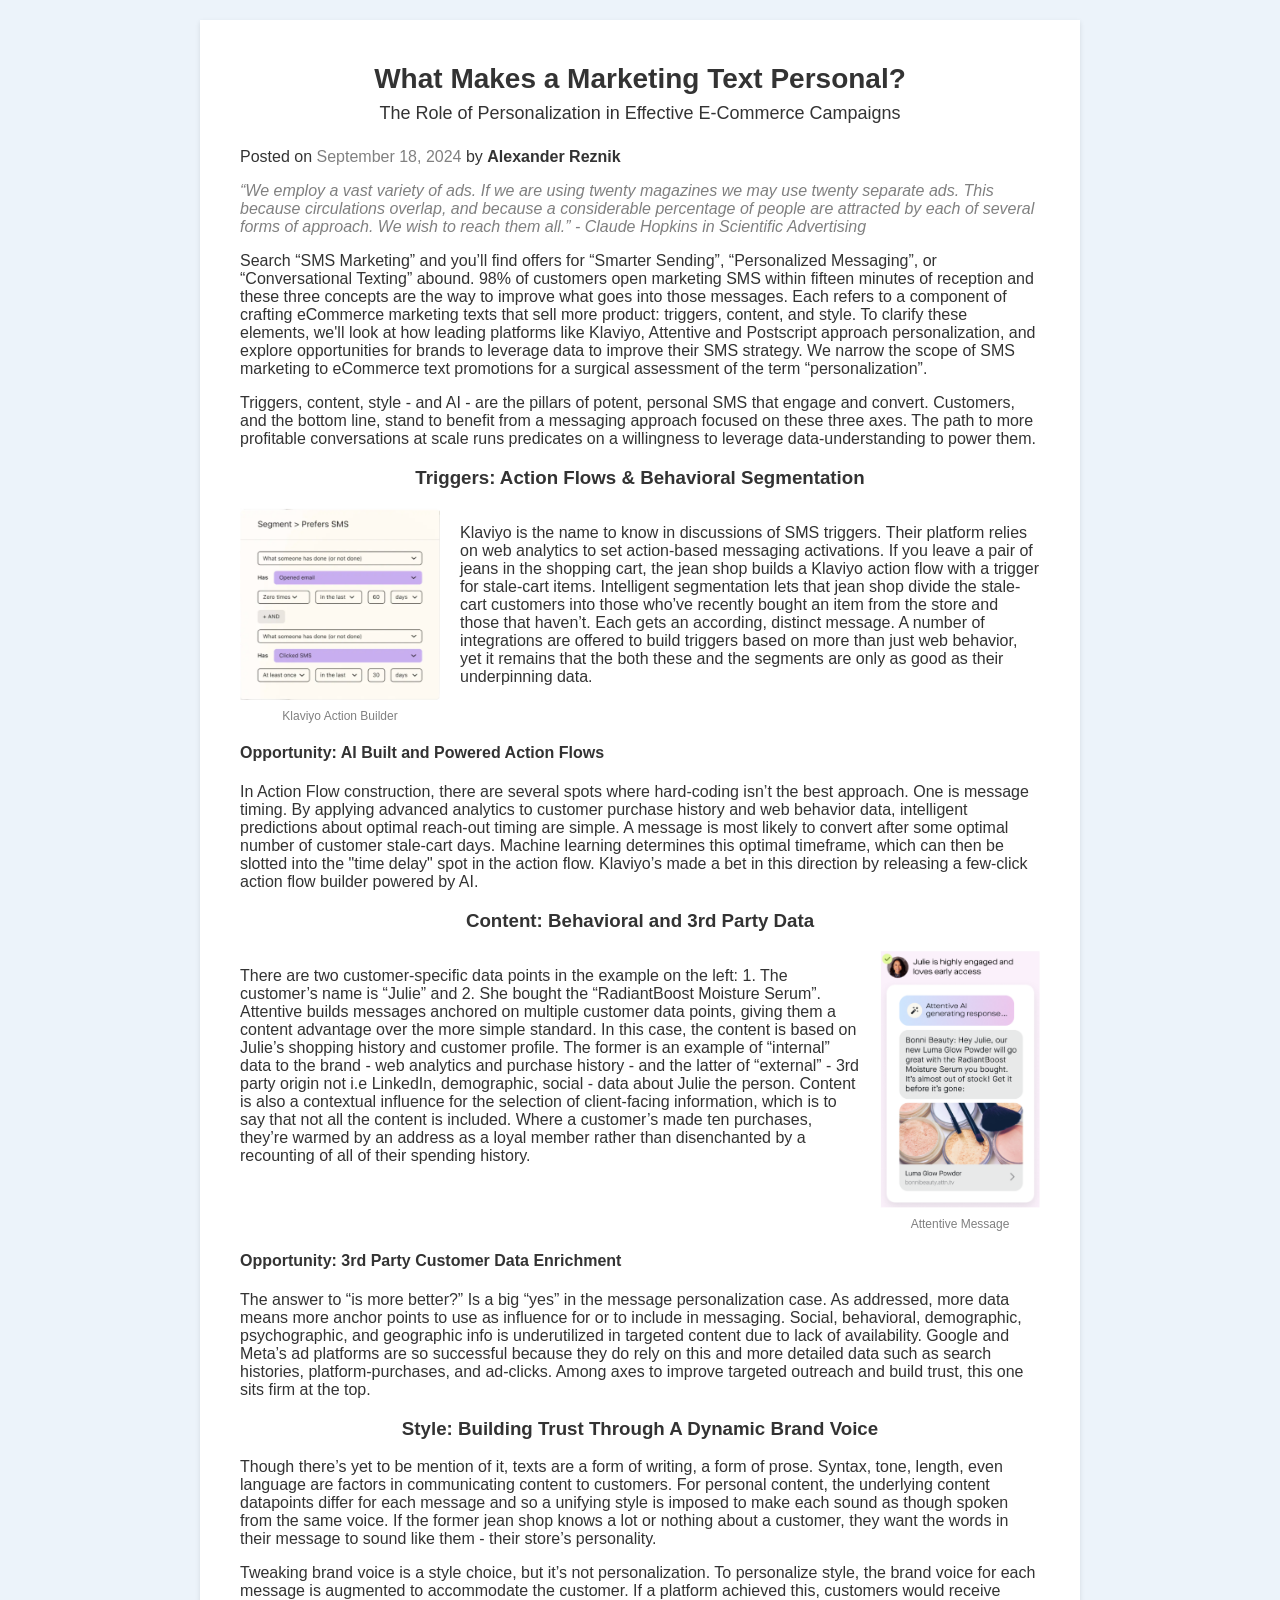
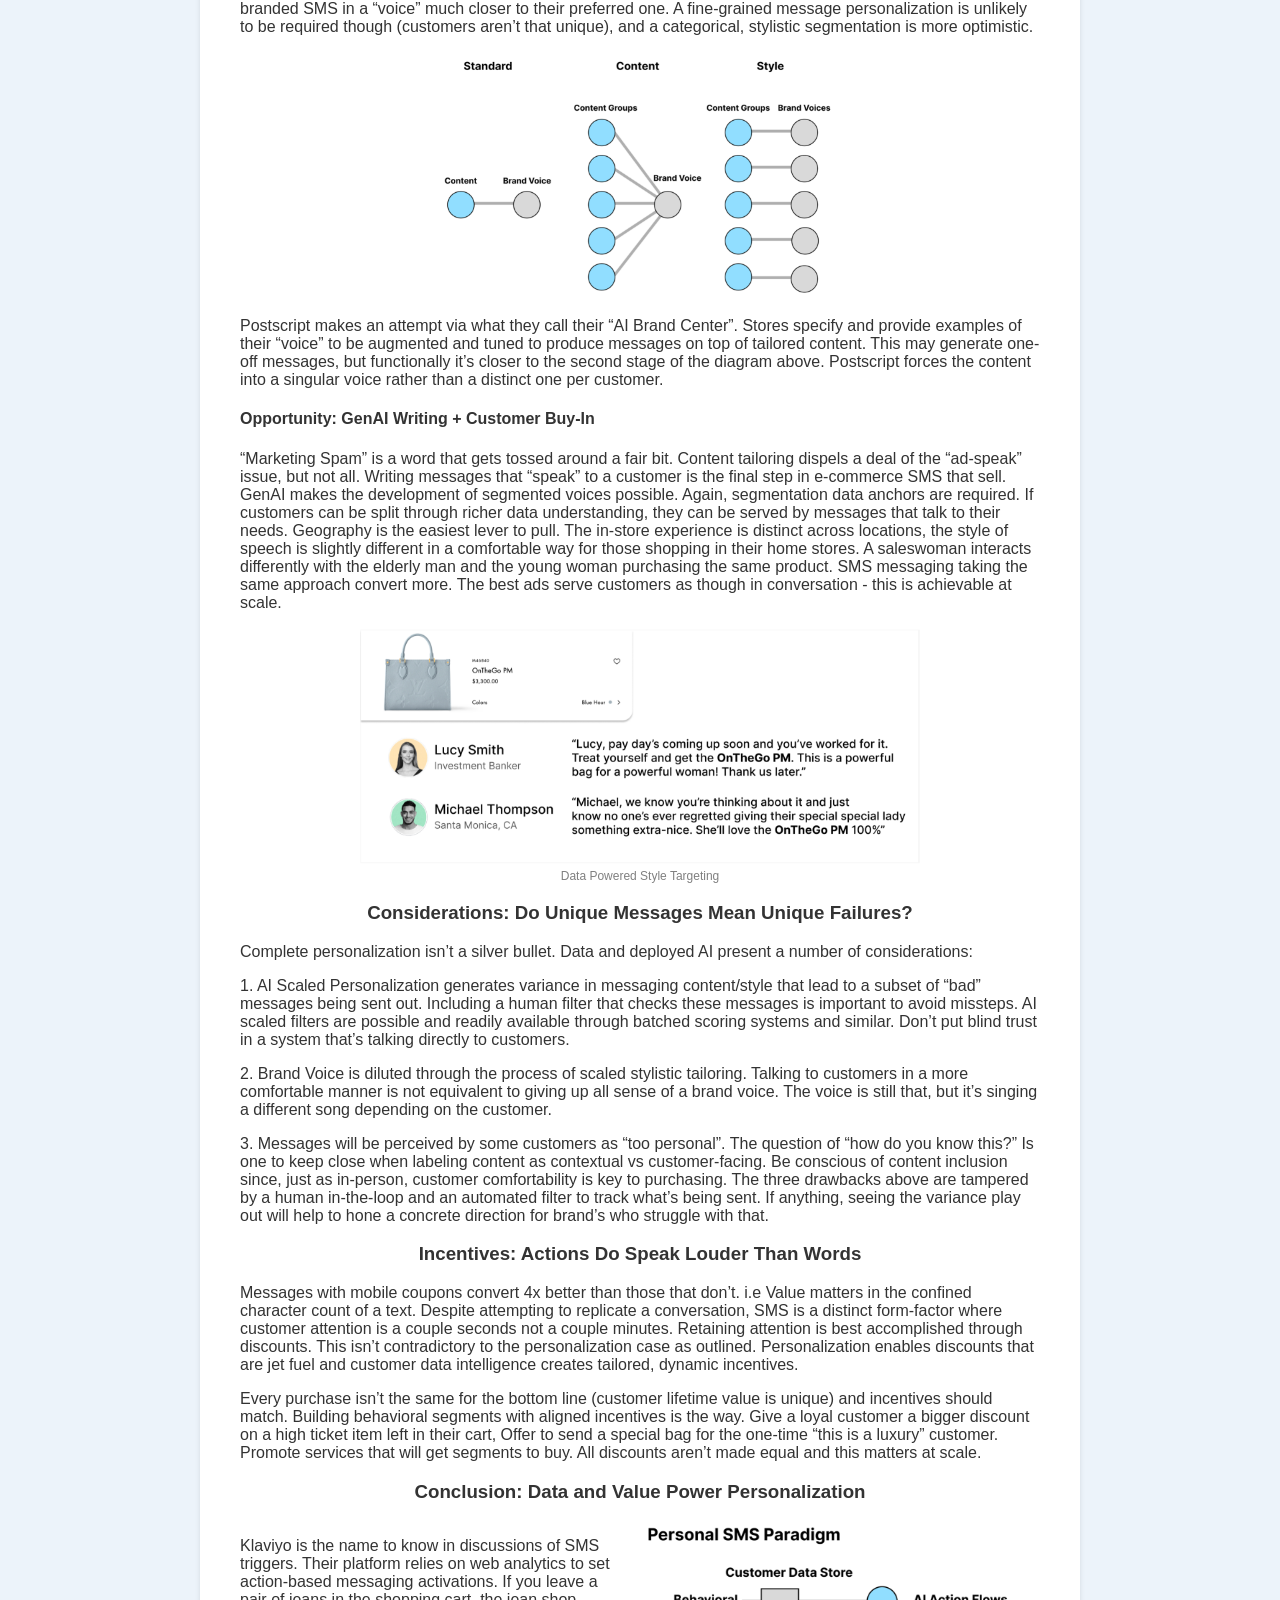
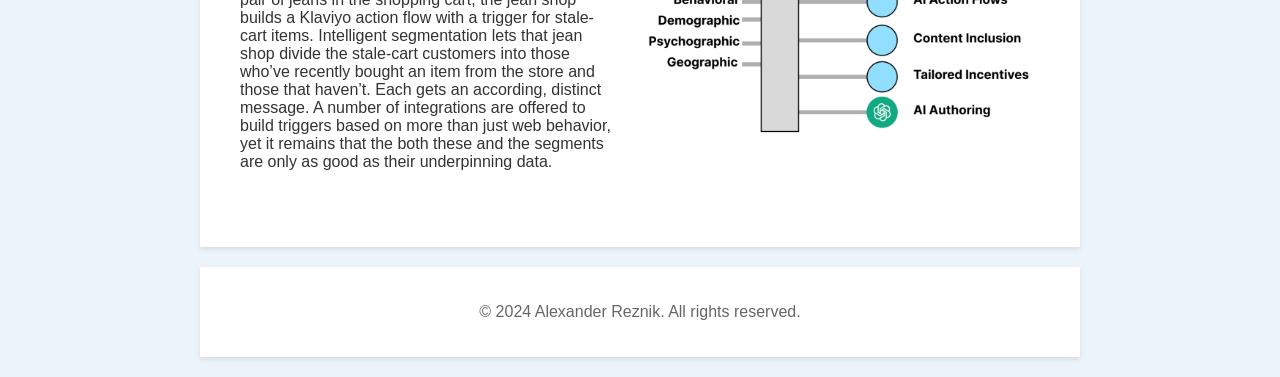
==== index.html @ e43799c1 "init" ====
<!DOCTYPE html>
<html lang="en">
<head>
    <meta charset="UTF-8">
    <meta name="viewport" content="width=device-width, initial-scale=1.0">
    <link rel="icon" href="comments.png" type="image/png">
    <title>Personalized Messaging</title>
    <style>
        body, html {
            margin: 0;
            font-family: Arial, sans-serif;
            background: #ecf3fa;
            color: #333;
        }

        header, main, aside, footer {
            max-width: 800px;
            margin: 20px auto;
            padding: 20px;
            padding-left: 40px;
            padding-right: 40px;
            background: #fff;
            box-shadow: 0 2px 5px rgba(0,0,0,0.1);
        }

        nav ul {
            padding: 0;
            list-style: none;
            text-align: center;
        }

        nav ul li {
            display: inline;
            margin-right: 10px;
        }

        nav ul li a {
            text-decoration: none;
            color: #333;
            font-weight: bold;
        }

        article {
            margin-bottom: 40px;
        }

        article header h2 {
            color: #0077cc;
        }

        h1, h2, h3 {
            text-align: center;
        }

        aside {
            max-width: 800px;
            margin: 0 auto 20px;
            padding: 20px;
            background: #e9e9ff;
            box-shadow: 0 2px 5px rgba(0,0,0,0.1);
            text-align: center;
        }

        footer p {
            text-align: center;
            color: #666;
        }
    </style>
</head>
<body>
    <main>
        <article>
                <h1 style="font-size: 28px;">What Makes a Marketing Text Personal?</h1>
                <h2 style="font-style: normal; font-weight: 400; margin-top: -15px; font-size: 18px; margin-bottom: 24px;">The Role of Personalization in Effective E-Commerce Campaigns</h2>
                <p>Posted on <time datetime="2024-09-18" style="color: grey;">September 18, 2024</time> by <span style="font-weight: 700;">Alexander Reznik</span></p>
            <section>
                <p style="font-style: italic; color: grey;">“We employ a vast variety of ads. If we are using twenty magazines we may use twenty separate ads. This because circulations overlap, and because a considerable percentage of people are attracted by each of several forms of approach. We wish to reach them all.” - Claude Hopkins in Scientific Advertising</p>
                <p>Search “SMS Marketing” and you’ll find offers for “Smarter Sending”, “Personalized Messaging”, or “Conversational Texting” abound. 98% of customers open marketing SMS within fifteen minutes of reception and these three concepts are the way to improve what goes into those messages. Each refers to a component of crafting eCommerce marketing texts that sell more product: triggers, content, and style. To clarify these elements, we'll look at how leading platforms like Klaviyo, Attentive and Postscript approach personalization, and explore opportunities for brands to leverage data to improve their SMS strategy. We narrow the scope of SMS marketing to eCommerce text promotions for a surgical assessment of the term “personalization”.  </p>
                <p>Triggers, content, style - and AI - are the pillars of potent, personal SMS that engage and convert. Customers, and the bottom line, stand to benefit from a messaging approach focused on these three axes. The path to more profitable conversations at scale runs predicates on a willingness to leverage data-understanding to power them.</p>
            </section>
            <section>
                <h3>Triggers: Action Flows & Behavioral Segmentation</h3>
                <div style="display: flex; align-items: start; gap: 20px;">
                    <div style="width: 25%; text-align: center;">
                        <img src="klaviyo.png" style="width: 100%; height: auto;"/>
                        <div style="font-size: 0.75em; color: gray; margin-top: 5px;">Klaviyo Action Builder</div>
                    </div>
                    <p style="flex: 1;">Klaviyo is the name to know in discussions of SMS triggers. Their platform relies on web analytics to set action-based messaging activations. If you leave a pair of jeans in the shopping cart, the jean shop builds a Klaviyo action flow with a trigger for stale-cart items. Intelligent segmentation lets that jean shop divide the stale-cart customers into those who’ve recently bought an item from the store and those that haven’t. Each gets an according, distinct message. A number of integrations are offered to build triggers based on more than just web behavior, yet it remains that the both these and the segments are only as good as their underpinning data.</p>
                </div>
                <h4>Opportunity: AI Built and Powered Action Flows</h4>
                <p>In Action Flow construction, there are several spots where hard-coding isn’t the best approach. One is message timing. By applying advanced analytics to customer purchase history and web behavior data, intelligent predictions about optimal reach-out timing are simple. A message is most likely to convert after some optimal number of customer stale-cart days. Machine learning determines this optimal timeframe, which can then be slotted into the "time delay" spot in the action flow. Klaviyo’s made a bet in this direction by releasing a few-click action flow builder powered by AI.</p>
            </section>
            <section>
                <h3>Content: Behavioral and 3rd Party Data</h3>
                <div style="display: flex; align-items: start; gap: 20px;">
                    <p style="flex: 1;">There are two customer-specific data points in the example on the left: 1. The customer’s name is “Julie” and 2. She bought the “RadiantBoost Moisture Serum”. Attentive builds messages anchored on multiple customer data points, giving them a content advantage over the more simple standard. In this case, the content is based on Julie’s shopping history and customer profile. The former is an example of “internal” data to the brand - web analytics and purchase history - and the latter of “external” - 3rd party origin not i.e LinkedIn, demographic, social - data about Julie the person. Content is also a contextual influence for the selection of client-facing information, which is to say that not all the content is included. Where a customer’s made ten purchases, they’re warmed by an address as a loyal member rather than disenchanted by a recounting of all of their spending history. 
                    </p>
                    <div style="width: 20%; text-align: center;">
                        <img src="attentive.png" style="width: 100%; height: auto;"/>
                        <div style="font-size: 0.75em; color: gray; margin-top: 5px;">Attentive Message</div>
                    </div>
                </div>
                <h4>Opportunity: 3rd Party Customer Data Enrichment</h4>
                <p>The answer to “is more better?” Is a big “yes” in the message personalization case. As addressed, more data means more anchor points to use as influence for or to include in messaging. Social, behavioral, demographic, psychographic, and geographic info is underutilized in targeted content due to lack of availability. Google and Meta’s ad platforms are so successful because they do rely on this and more detailed data such as search histories, platform-purchases, and ad-clicks. Among axes to improve targeted outreach and build trust, this one sits firm at the top.</p>
            </section>
            <section>
                <h3>Style: Building Trust Through A Dynamic Brand Voice</h3>
                <p>Though there’s yet to be mention of it, texts are a form of writing, a form of prose. Syntax, tone, length, even language are factors in communicating content to customers. For personal content, the underlying content datapoints differ for each message and so a unifying style is imposed to make each sound as though spoken from the same voice. If the former jean shop knows a lot or nothing about a customer, they want the words in their message to sound like them - their store’s personality. </p>
                <p>Tweaking brand voice is a style choice, but it’s not personalization. To personalize style, the brand voice for each message is augmented to accommodate the customer. If a platform achieved this, customers would receive branded SMS in a “voice” much closer to their preferred one. A fine-grained message personalization is unlikely to be required though (customers aren’t that unique), and a categorical, stylistic segmentation is more optimistic.</p> 
                <div style="display: flex; justify-content: center; width: 100%;"><img src="brand_voice.png" style="width: 50%; height: auto;"/></div>
                <p>Postscript makes an attempt via what they call their “AI Brand Center”. Stores specify and provide examples of their “voice” to be augmented and tuned to produce messages on top of tailored content. This may generate one-off messages, but functionally it’s closer to the second stage of the diagram above. Postscript forces the content into a singular voice rather than a distinct one per customer.</p>
                <h4>Opportunity: GenAI Writing + Customer Buy-In</h4>
                <p>“Marketing Spam” is a word that gets tossed around a fair bit. Content tailoring dispels a deal of the “ad-speak” issue, but not all. Writing messages that “speak” to a customer is the final step in e-commerce SMS that sell. GenAI makes the development of segmented voices possible.  Again, segmentation data anchors are required. If customers can be split through richer data understanding, they can be served by messages that talk to their needs. Geography is the easiest lever to pull. The in-store experience is distinct across locations, the style of speech is slightly different in a comfortable way for those shopping in their home stores. A saleswoman interacts differently with the elderly man and the young woman purchasing the same product. SMS messaging taking the same approach convert more. The best ads serve customers as though in conversation - this is achievable at scale.
                </p>
                <div style="width: 100%; display: flex; align-items: center; flex-direction: column;">
                    <img src="lv_message.png" style="width: 70%; height: auto;"/>
                    <div style="font-size: 0.75em; color: gray; margin-top: 5px;">Data Powered Style Targeting</div>
                </div>
            </section>
            <section>
                <h3>Considerations: Do Unique Messages Mean Unique Failures?</h3>
                <p>Complete personalization isn’t a silver bullet. Data and deployed AI present a number of considerations: </p>
                <p>1. AI Scaled Personalization generates variance in messaging content/style that lead to a subset of “bad” messages being sent out. Including a human filter that checks these messages is important to avoid missteps. AI scaled filters are possible and readily available through batched scoring systems and similar. Don’t put blind trust in a system that’s talking directly to customers.</p>
                <p>2. Brand Voice is diluted through the process of scaled stylistic tailoring. Talking to customers in a more comfortable manner is not equivalent to giving up all sense of a brand voice. The voice is still that, but it’s singing a different song depending on the customer.</p>
                <p>3. Messages will be perceived by some customers as “too personal”. The question of “how do you know this?” Is one to keep close when labeling content as contextual vs customer-facing. Be conscious of content inclusion since, just as in-person, customer comfortability is key to purchasing. The three drawbacks above are tampered by a human in-the-loop and an automated filter to track what’s being sent. If anything, seeing the variance play out will help to hone a concrete direction for brand’s who struggle with that.</p>
            </section>
            <section>
                <h3>Incentives: Actions Do Speak Louder Than Words</h3>
                <p>Messages with mobile coupons convert 4x better than those that don’t. i.e Value matters in the confined character count of a text. Despite attempting to replicate a conversation, SMS is a distinct form-factor where customer attention is a couple seconds not a couple minutes. Retaining attention is best accomplished through discounts. This isn’t contradictory to the personalization case as outlined. Personalization enables discounts that are jet fuel and customer data intelligence creates tailored, dynamic incentives. </p>
                <p>Every purchase isn’t the same for the bottom line (customer lifetime value is unique) and incentives should match. Building behavioral segments with aligned incentives is the way. Give a loyal customer a bigger discount on a high ticket item left in their cart, Offer to send a special bag for the one-time “this is a luxury” customer. Promote services that will get segments to buy. All discounts aren’t made equal and this matters at scale.</p>
            </section>
            <section>
                <h3>Conclusion: Data and Value Power Personalization</h3>
                <div style="display: flex; align-items: start; gap: 20px;">
                    <p style="flex: 1;">Klaviyo is the name to know in discussions of SMS triggers. Their platform relies on web analytics to set action-based messaging activations. If you leave a pair of jeans in the shopping cart, the jean shop builds a Klaviyo action flow with a trigger for stale-cart items. Intelligent segmentation lets that jean shop divide the stale-cart customers into those who’ve recently bought an item from the store and those that haven’t. Each gets an according, distinct message. A number of integrations are offered to build triggers based on more than just web behavior, yet it remains that the both these and the segments are only as good as their underpinning data.</p>
                    <img src="personal_sms.png" style="width: 50%; height: auto;"/>
                </div>
            </section>
        </article>
    </main>

    <footer>
        <p>© 2024 Alexander Reznik. All rights reserved.</p>
    </footer>

    <script src="scripts.js"></script>
</body>
</html>
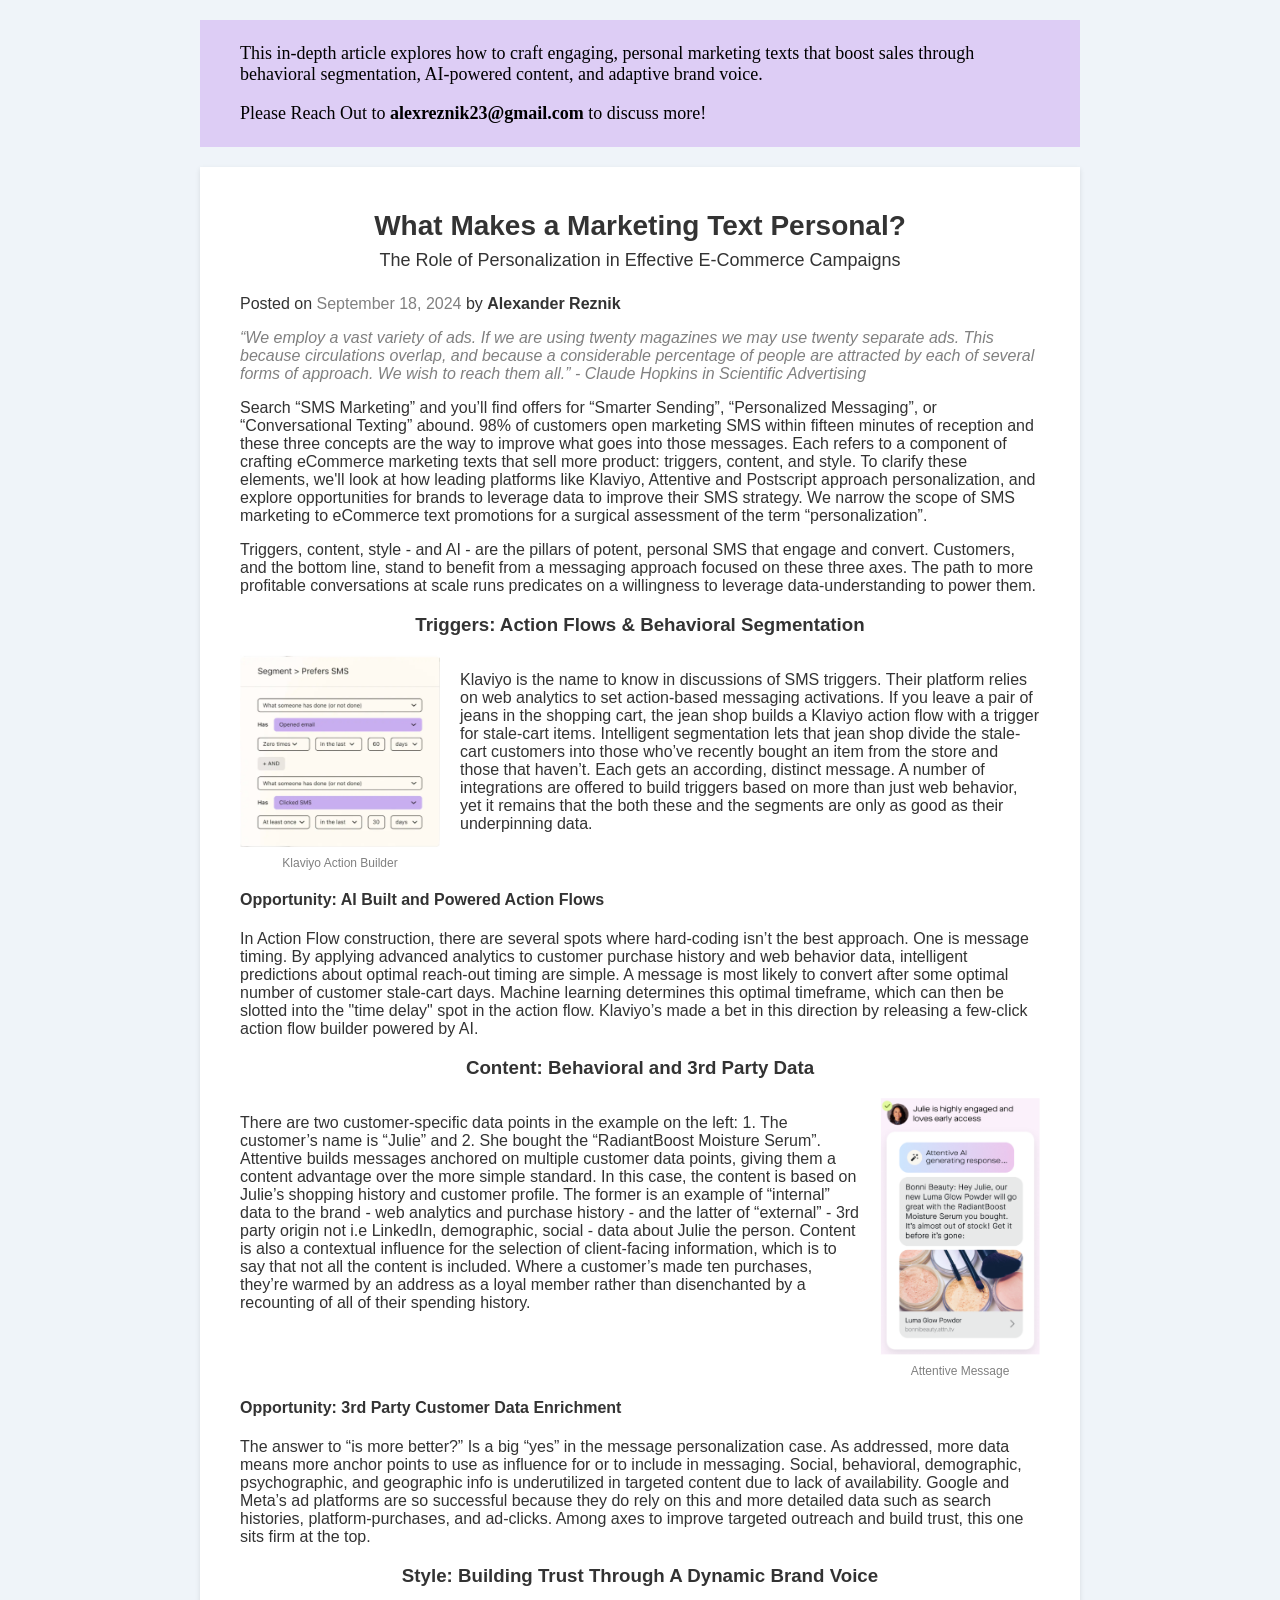
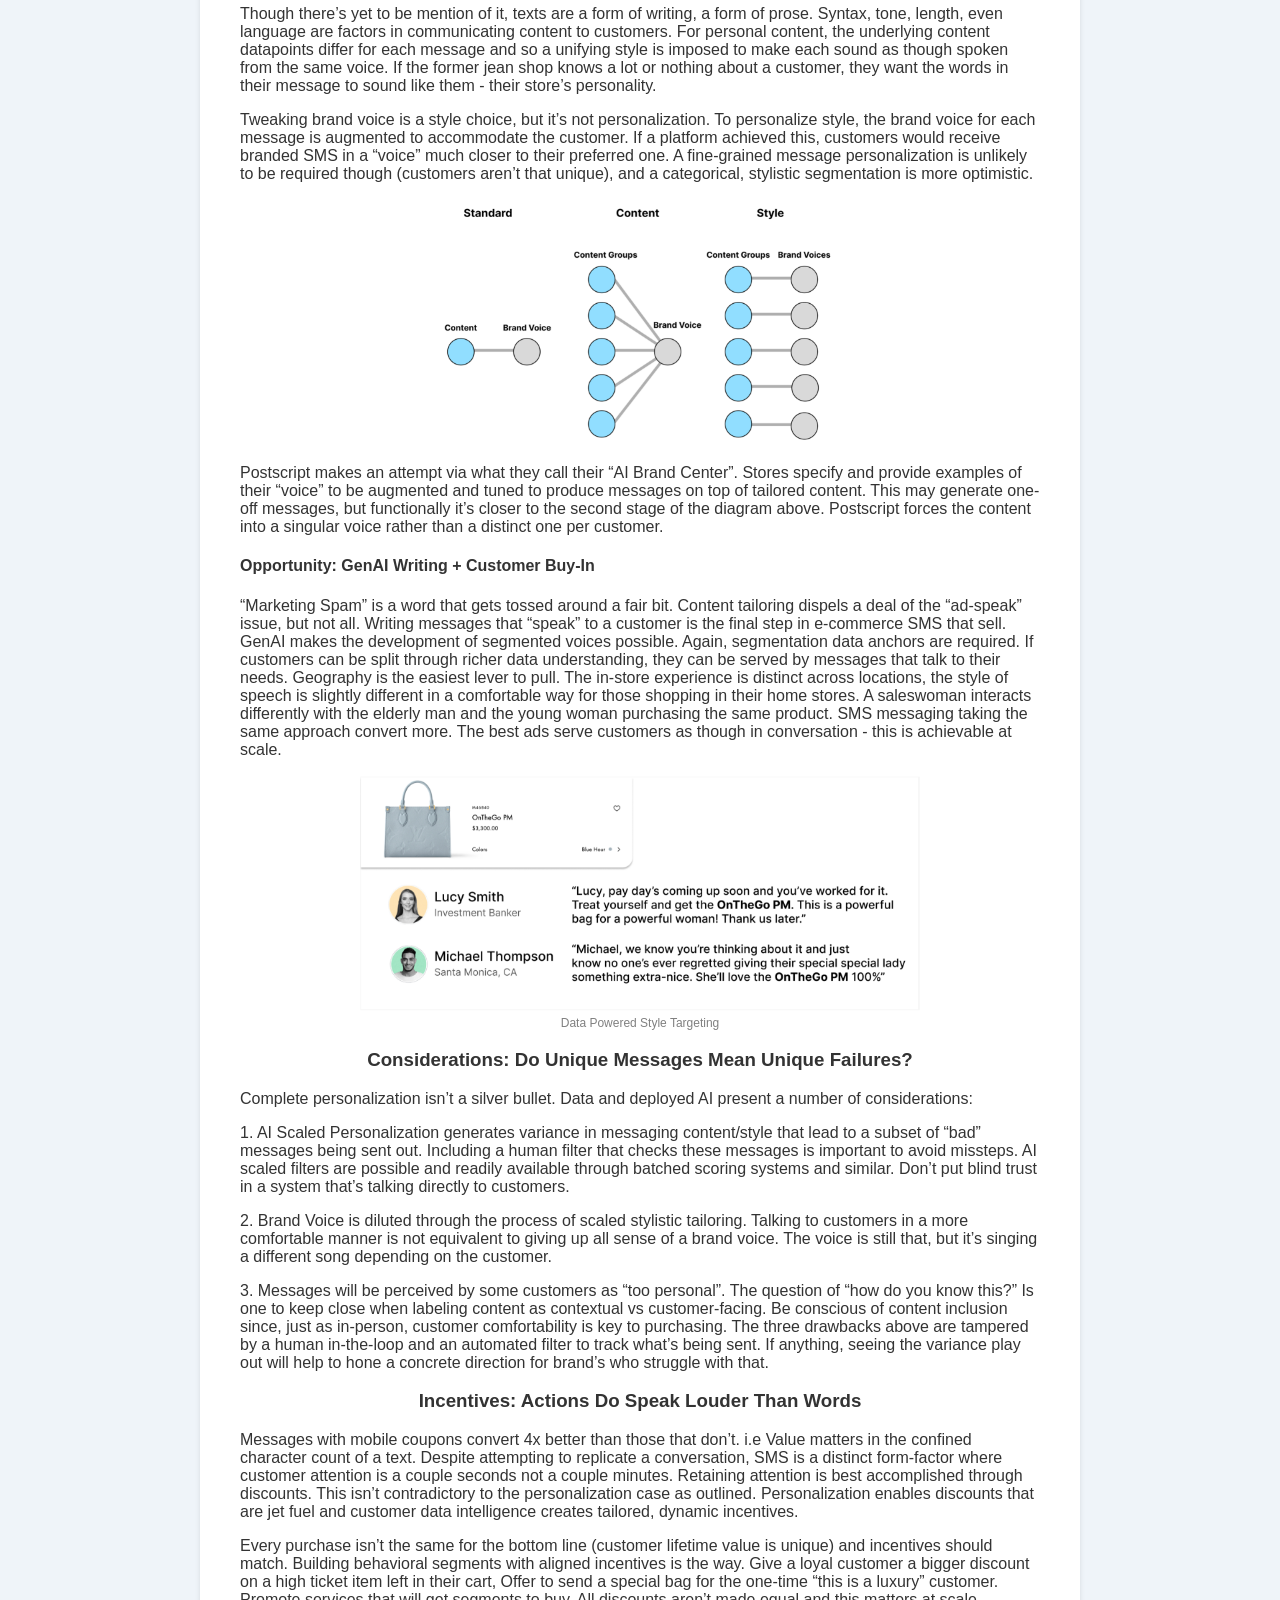
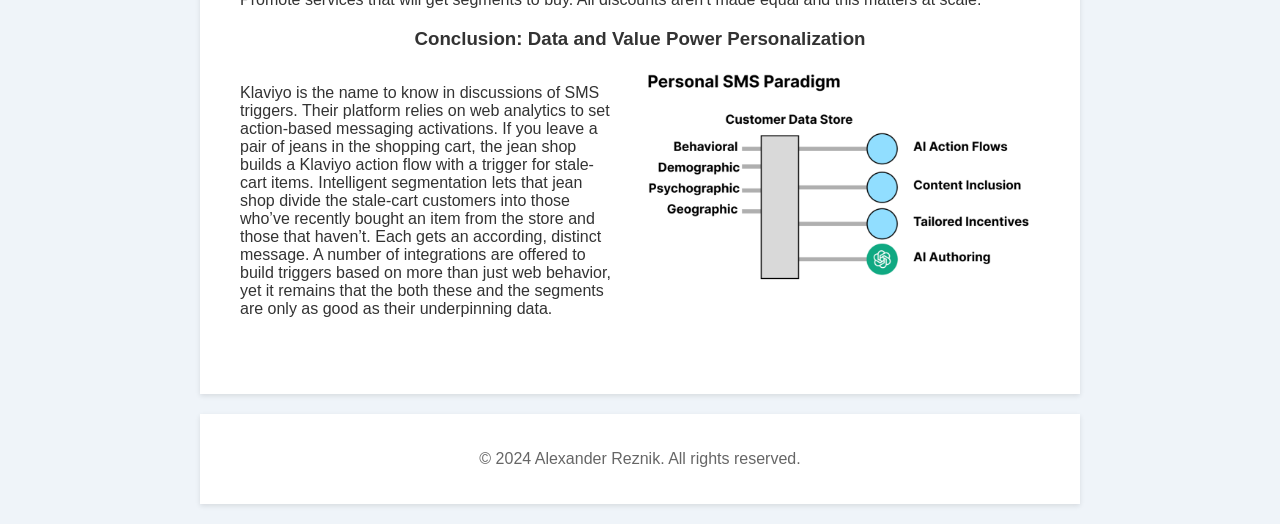
==== commit 4704bdf9: "init" ====
--- a/index.html
+++ b/index.html
@@ -9,11 +9,11 @@
         body, html {
             margin: 0;
             font-family: Arial, sans-serif;
-            background: #ecf3fa;
+            background: #eff4f9;
             color: #333;
         }
 
-        header, main, aside, footer {
+        main, aside, footer {
             max-width: 800px;
             margin: 20px auto;
             padding: 20px;
@@ -21,6 +21,18 @@
             padding-right: 40px;
             background: #fff;
             box-shadow: 0 2px 5px rgba(0,0,0,0.1);
+        }
+
+        header {
+            margin: 20px auto;
+            padding: 5px;
+            padding-left: 40px;
+            padding-right: 40px;
+            max-width: 800px;
+            background:#ddcdf5;
+            color: black;
+            font-size: 18px;
+            font-family: Georgia, 'Times New Roman', Times, serif;
         }
 
         nav ul {
@@ -68,6 +80,14 @@
     </style>
 </head>
 <body>
+    <header>
+        <p>
+            This in-depth article explores how to craft engaging, personal marketing texts that boost sales through behavioral segmentation, AI-powered content, and adaptive brand voice.
+        </p>
+        <p>
+            Please Reach Out to <span style="font-weight: bold;">alexreznik23@gmail.com</span> to discuss more!
+        </p>
+    </header>
     <main>
         <article>
                 <h1 style="font-size: 28px;">What Makes a Marketing Text Personal?</h1>
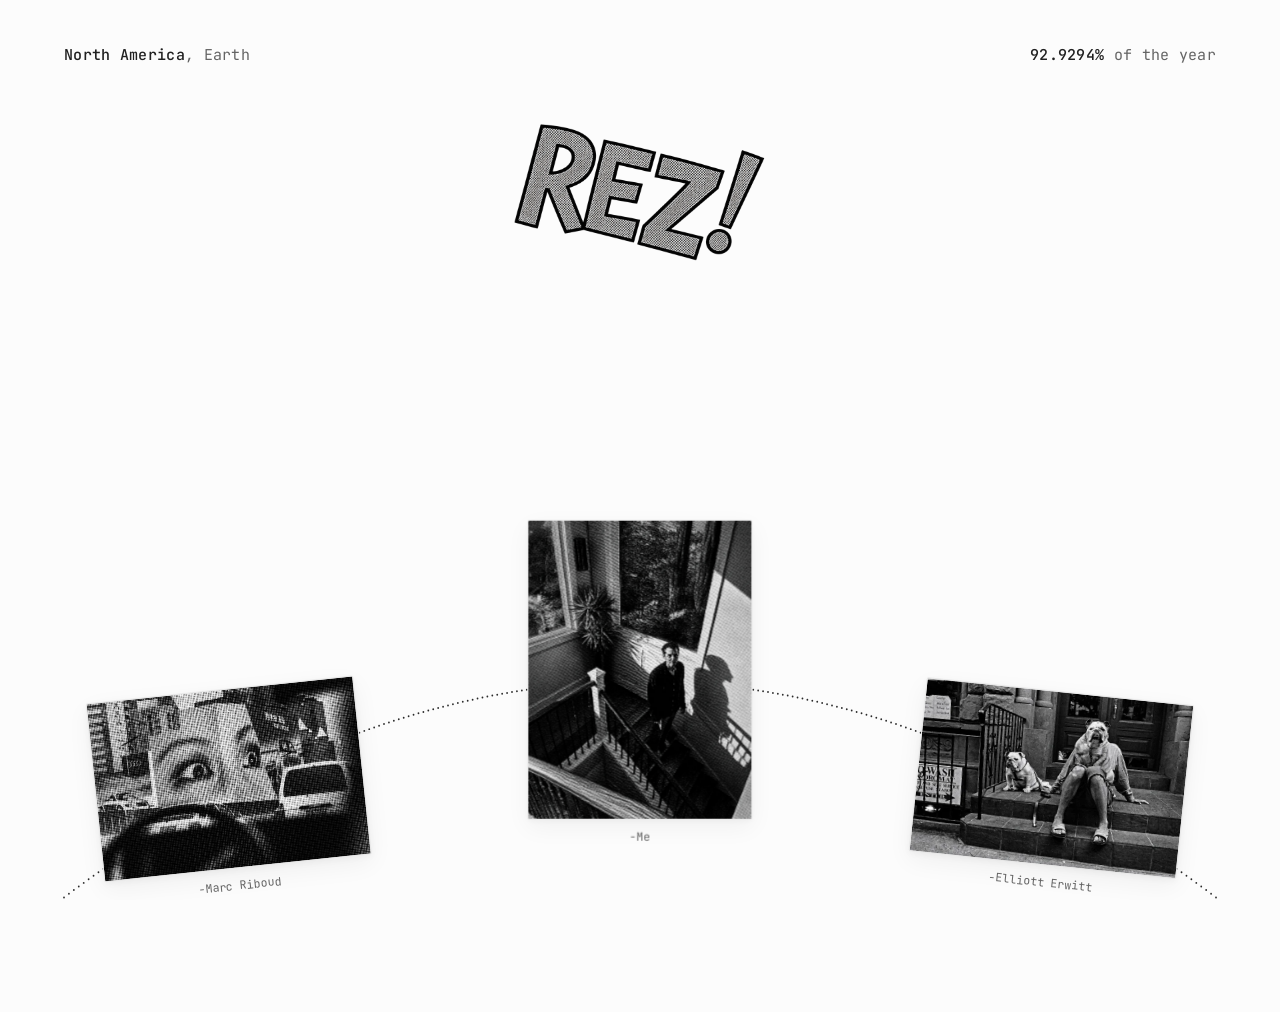
==== commit 0268ccc9: "Replace site with new personal site Swap the previous marketing-screenshot page for the current pers" ====
--- a/index.html
+++ b/index.html
@@ -1,168 +1,1302 @@
 <!DOCTYPE html>
 <html lang="en">
 <head>
-    <meta charset="UTF-8">
-    <meta name="viewport" content="width=device-width, initial-scale=1.0">
-    <link rel="icon" href="comments.png" type="image/png">
-    <title>Personalized Messaging</title>
-    <style>
-        body, html {
-            margin: 0;
-            font-family: Arial, sans-serif;
-            background: #eff4f9;
-            color: #333;
-        }
-
-        main, aside, footer {
-            max-width: 800px;
-            margin: 20px auto;
-            padding: 20px;
-            padding-left: 40px;
-            padding-right: 40px;
-            background: #fff;
-            box-shadow: 0 2px 5px rgba(0,0,0,0.1);
-        }
-
-        header {
-            margin: 20px auto;
-            padding: 5px;
-            padding-left: 40px;
-            padding-right: 40px;
-            max-width: 800px;
-            background:#ddcdf5;
-            color: black;
-            font-size: 18px;
-            font-family: Georgia, 'Times New Roman', Times, serif;
-        }
-
-        nav ul {
-            padding: 0;
-            list-style: none;
-            text-align: center;
-        }
-
-        nav ul li {
-            display: inline;
-            margin-right: 10px;
-        }
-
-        nav ul li a {
-            text-decoration: none;
-            color: #333;
-            font-weight: bold;
-        }
-
-        article {
-            margin-bottom: 40px;
-        }
-
-        article header h2 {
-            color: #0077cc;
-        }
-
-        h1, h2, h3 {
-            text-align: center;
-        }
-
-        aside {
-            max-width: 800px;
-            margin: 0 auto 20px;
-            padding: 20px;
-            background: #e9e9ff;
-            box-shadow: 0 2px 5px rgba(0,0,0,0.1);
-            text-align: center;
-        }
-
-        footer p {
-            text-align: center;
-            color: #666;
-        }
-    </style>
+<meta charset="UTF-8">
+<meta name="viewport" content="width=device-width, initial-scale=1.0">
+<title>rez</title>
+<link rel="stylesheet" href="design-system.css">
+<style>
+  html, body { height: 100%; overflow: hidden; }
+  .container { padding-top: 0; padding-bottom: 0; }
+  .landing {
+    position: relative;
+    width: 100vw;
+    margin-left: calc(50% - 50vw);
+    height: 100svh;
+    overflow: hidden;
+    display: flex;
+    flex-direction: column;
+    align-items: center;
+  }
+  .landing-head {
+    text-align: center;
+    padding-top: 6vh;
+    transition: transform 0.35s ease;
+  }
+  .landing.widget-open .landing-head {
+    transform: translateY(-3vh);
+  }
+  .top-bar {
+    position: absolute;
+    top: 0;
+    left: 64px;
+    right: 64px;
+    display: flex;
+    justify-content: space-between;
+    align-items: baseline;
+    font-family: var(--mono);
+    font-size: 15px;
+    letter-spacing: 0.02em;
+    line-height: 1;
+    color: var(--muted);
+    font-variant-numeric: tabular-nums;
+  }
+  .year-clock .pct { color: var(--ink); font-weight: 500; }
+  .locale { color: var(--muted); }
+  .locale .place { color: var(--ink); font-weight: 500; }
+  .landing-head h1 {
+    position: relative;
+    display: inline-block;
+  }
+  .landing-head .wordmark {
+    display: block;
+    width: clamp(180px, 20vw, 280px);
+    margin: 0 auto;
+  }
+  .launch-btn {
+    position: absolute;
+    right: 13.5%;
+    bottom: 9.5%;
+    width: 11%;
+    aspect-ratio: 1;
+    border-radius: 50%;
+    border: 3px solid #000;
+    background: #ff2d33;
+    box-shadow: 0 0 0 0 rgba(229, 72, 77, 0.45);
+    cursor: pointer;
+    padding: 0;
+    opacity: 0;
+    transform: scale(0.5);
+    pointer-events: none;
+    transition: opacity 0.35s ease, transform 0.35s ease;
+  }
+  .landing.launch-mode .launch-btn {
+    opacity: 1;
+    transform: scale(1);
+    pointer-events: auto;
+    animation: launch-pulse 1.6s ease-out infinite;
+  }
+  @keyframes launch-pulse {
+    0% { box-shadow: 0 0 0 0 rgba(255, 45, 51, 0.45); }
+    100% { box-shadow: 0 0 0 14px rgba(255, 45, 51, 0); }
+  }
+  .arc-photo {
+    transition: opacity 0.35s ease;
+  }
+  .landing.launch-mode .arc-photo,
+  .landing.launched .arc-photo {
+    opacity: 0;
+    pointer-events: none;
+  }
+  .city {
+    position: absolute;
+    left: 1%;
+    bottom: 5svh;
+    width: clamp(190px, 22vw, 360px);
+    opacity: 0;
+    transform: translateY(14px);
+    pointer-events: none;
+    transition: opacity 0.35s ease, transform 0.35s ease;
+    z-index: 2;
+  }
+  .landing.launch-mode .city,
+  .landing.launched .city {
+    opacity: 1;
+    transform: translateY(0);
+  }
+  .city.boom {
+    width: clamp(125px, 14.5vw, 236px);
+    margin-left: 4vw;
+    margin-bottom: 0.5vw;
+  }
+  .rocket {
+    position: absolute;
+    left: 0;
+    top: 0;
+    width: clamp(70px, 9vw, 130px);
+    display: none;
+    pointer-events: none;
+    z-index: 3;
+  }
+  .landing-head .wordmark.alt {
+    width: clamp(243px, 27vw, 378px);
+  }
+  .landing-head .wordmark.eyez {
+    width: clamp(225px, 25vw, 350px);
+  }
+  .landing-head .wordmark.uhoh {
+    width: clamp(220px, 24vw, 335px);
+  }
+
+  .arc-stage {
+    position: absolute;
+    bottom: 0;
+    left: 0;
+    right: 0;
+    aspect-ratio: 2.7 / 1;
+  }
+  .arc-stage svg {
+    position: absolute;
+    inset: 0;
+    width: 100%;
+    height: 100%;
+  }
+  .arc-photo {
+    position: absolute;
+    display: block;
+    margin: 0;
+  }
+  .arc-photo img {
+    display: block;
+    width: 100%;
+    border-radius: 2px;
+    border: 1px solid var(--border);
+    box-shadow: var(--shadow-md);
+    background: var(--card);
+  }
+  .laser-layer {
+    position: absolute;
+    top: 0;
+    left: 0;
+    width: 100%;
+    aspect-ratio: 656 / 437;
+    overflow: visible;
+    pointer-events: none;
+    z-index: 4;
+  }
+  .laser-beam {
+    fill: none;
+    stroke-linecap: round;
+    stroke-dasharray: 1;
+    stroke-dashoffset: 1;
+    vector-effect: non-scaling-stroke;
+    animation: laser-fire 720ms ease-out forwards;
+  }
+  .laser-beam.glow {
+    stroke: #ff1748;
+    stroke-width: 15;
+    opacity: 0.75;
+    filter: drop-shadow(0 0 6px #ff1748);
+  }
+  .laser-beam.core {
+    stroke: #fff;
+    stroke-width: 3;
+  }
+  .laser-flare {
+    fill: #fff;
+    stroke: #ff1748;
+    stroke-width: 8;
+    transform-box: fill-box;
+    transform-origin: center;
+    animation: laser-flare 720ms ease-out forwards;
+  }
+  @keyframes laser-fire {
+    0% { stroke-dashoffset: 1; opacity: 0; }
+    6% { opacity: 1; }
+    22%, 100% { stroke-dashoffset: 0; opacity: 1; }
+  }
+  @keyframes laser-flare {
+    0% { opacity: 0; transform: scale(0.2); }
+    8% { opacity: 1; transform: scale(1.7); }
+    35% { opacity: 1; transform: scale(0.65); }
+    100% { opacity: 0; transform: scale(0.2); }
+  }
+  @media (prefers-reduced-motion: reduce) {
+    .laser-beam {
+      stroke-dashoffset: 0;
+      animation: none;
+    }
+    .laser-flare {
+      animation: laser-fade 500ms linear forwards;
+    }
+  }
+  @keyframes laser-fade {
+    0%, 70% { opacity: 1; }
+    100% { opacity: 0; }
+  }
+  .arc-photo figcaption {
+    margin-top: 8px;
+    text-align: center;
+    font-family: var(--mono);
+    font-size: 11.5px;
+    color: var(--muted);
+  }
+  .arc-photo.left {
+    left: 18%;
+    bottom: 33%;
+    width: clamp(168px, 21vw, 315px);
+    transform: translate(-50%, 50%) rotate(-6deg);
+  }
+  .arc-photo.mid {
+    left: 50%;
+    bottom: 56%;
+    width: clamp(143px, 17.6vw, 264px);
+    transform: translate(-50%, 50%);
+    z-index: 2;
+    perspective: 800px;
+  }
+  .flip-inner {
+    position: relative;
+    transform-style: preserve-3d;
+    transition: transform 0.5s ease;
+  }
+  .flip-front {
+    position: relative;
+  }
+  .flip-front.laser-cut > img {
+    clip-path: var(--kept-clip);
+  }
+  .cut-fragment {
+    position: absolute;
+    top: 0;
+    left: 0;
+    width: 100%;
+    pointer-events: none;
+    z-index: 5;
+    clip-path: var(--cut-clip);
+    transform-origin: 48% 45%;
+    will-change: transform, opacity;
+    animation: cut-fragment-fall 1.65s ease-in 240ms forwards;
+  }
+  .cut-fragment > img {
+    width: 100%;
+    height: 100%;
+    object-fit: fill;
+  }
+  .cut-seam {
+    position: absolute;
+    top: 0;
+    left: 0;
+    width: 100%;
+    overflow: hidden;
+    pointer-events: none;
+    z-index: 7;
+  }
+  .cut-seam line {
+    fill: none;
+    stroke-linecap: round;
+    stroke-dasharray: 1;
+    vector-effect: non-scaling-stroke;
+  }
+  .cut-seam .cut-char {
+    stroke: #24100d;
+    stroke-width: 6;
+    stroke-dashoffset: 1;
+    animation: cut-char 900ms ease-out forwards;
+  }
+  .cut-seam .cut-hot {
+    stroke: #ff1748;
+    stroke-width: 15;
+    stroke-dashoffset: 1;
+    filter: drop-shadow(0 0 6px #ff5a24);
+    animation: cut-hot 720ms ease-out forwards;
+  }
+  .cut-seam .cut-core {
+    stroke: #fff;
+    stroke-width: 3;
+    stroke-dashoffset: 1;
+    animation: cut-hot 650ms ease-out forwards;
+  }
+  @keyframes cut-hot {
+    0% { stroke-dashoffset: 1; opacity: 0; }
+    8% { opacity: 1; }
+    36% { stroke-dashoffset: 0; opacity: 1; }
+    100% { stroke-dashoffset: 0; opacity: 0; }
+  }
+  @keyframes cut-char {
+    0%, 22% { stroke-dashoffset: 1; opacity: 0; }
+    52% { stroke-dashoffset: 0; opacity: 0.95; }
+    100% { stroke-dashoffset: 0; opacity: 0.85; }
+  }
+  @keyframes cut-fragment-fall {
+    0%, 12% { transform: translate(0, 0) rotate(0); opacity: 1; }
+    34% { transform: translate(-1.5vw, 5vh) rotate(-5deg); opacity: 1; }
+    100% { transform: translate(-24vw, 78vh) rotate(-32deg); opacity: 0; }
+  }
+  @media (prefers-reduced-motion: reduce) {
+    .cut-fragment {
+      animation: none;
+      opacity: 0;
+    }
+    .cut-seam .cut-hot,
+    .cut-seam .cut-core {
+      animation: none;
+      opacity: 0;
+    }
+    .cut-seam .cut-char {
+      animation: none;
+      stroke-dashoffset: 0;
+      opacity: 0.85;
+    }
+  }
+  .chase-layer {
+    position: fixed;
+    inset: 0;
+    overflow: hidden;
+    pointer-events: none;
+    z-index: 50;
+  }
+  .chase-sprite {
+    position: absolute;
+    opacity: 0;
+    will-change: transform, opacity;
+  }
+  .chase-sprite img {
+    display: block;
+    width: 100%;
+    height: auto;
+    filter: drop-shadow(0 5px 4px rgba(0, 0, 0, 0.18));
+    transform-origin: 50% 88%;
+  }
+  .chase-human img {
+    animation: human-stride 300ms ease-in-out infinite alternate;
+  }
+  .chase-dog img {
+    animation: dog-bound 220ms ease-in-out infinite alternate;
+  }
+  .chase-dog.second img {
+    animation-delay: -110ms;
+    filter: contrast(1.12) drop-shadow(0 4px 3px rgba(0, 0, 0, 0.16));
+  }
+  .chase-poof {
+    position: absolute;
+    border: 2px dotted rgba(42, 42, 42, 0.55);
+    border-radius: 50%;
+    opacity: 0;
+    transform: translate(-50%, -50%) scale(0.2);
+    animation: chase-poof 620ms ease-out forwards;
+  }
+  .shirt-shred-flight {
+    position: absolute;
+    opacity: 0;
+    will-change: transform, opacity;
+  }
+  .shirt-shred {
+    display: block;
+    width: 100%;
+    height: 100%;
+    background: #000;
+    animation: shirt-shred-flutter 240ms ease-in-out infinite alternate;
+  }
+  @keyframes human-stride {
+    from { transform: translateY(2px) rotate(-2.5deg) scaleY(1.01); }
+    to { transform: translateY(-9px) rotate(2deg) scaleY(0.97); }
+  }
+  @keyframes dog-bound {
+    from { transform: translateY(3px) rotate(-2deg) scaleX(1.02); }
+    to { transform: translateY(-8px) rotate(2.5deg) scaleX(0.98); }
+  }
+  @keyframes chase-poof {
+    0% { opacity: 0; transform: translate(-50%, -50%) scale(0.2); }
+    22% { opacity: 0.75; }
+    100% { opacity: 0; transform: translate(-50%, -50%) scale(1.8); }
+  }
+  @keyframes shirt-shred-flutter {
+    from { transform: rotate(-8deg) scaleY(0.72); }
+    to { transform: rotate(10deg) scaleY(1.08); }
+  }
+  @media (prefers-reduced-motion: reduce) {
+    .chase-sprite img { animation: none; }
+    .chase-poof { display: none; }
+    .shirt-shred { animation: none; }
+  }
+  .arc-photo.mid.flipped .flip-inner {
+    transform: rotateY(180deg);
+  }
+  .flip-front, .flip-back {
+    backface-visibility: hidden;
+    -webkit-backface-visibility: hidden;
+  }
+  .flip-back {
+    position: absolute;
+    inset: 0;
+    transform: rotateY(180deg);
+    background: var(--card);
+    border: 1px solid var(--border);
+    border-radius: 2px;
+    box-shadow: var(--shadow-md);
+    display: flex;
+    flex-direction: column;
+    align-items: center;
+    justify-content: center;
+    gap: 12px;
+  }
+  .code-display {
+    font-family: var(--mono);
+    font-size: 17px;
+    letter-spacing: 0.45em;
+    text-indent: 0.45em;
+    color: var(--ink);
+    font-variant-numeric: tabular-nums;
+    border-bottom: 1px dotted var(--border);
+    padding-bottom: 6px;
+  }
+  .code-display.wrong { color: #e5484d; }
+  .keypad {
+    display: grid;
+    grid-template-columns: repeat(3, 1fr);
+    gap: clamp(6px, 0.7vw, 10px);
+  }
+  .keypad button {
+    font-family: var(--mono);
+    font-size: 13px;
+    width: clamp(28px, 2.6vw, 42px);
+    height: clamp(28px, 2.6vw, 42px);
+    border: 1px solid var(--border);
+    border-radius: 50%;
+    background: #fff;
+    color: var(--ink);
+    cursor: pointer;
+    padding: 0;
+    font-variant-numeric: tabular-nums;
+    transition: background 0.12s ease, color 0.12s ease, border-color 0.12s ease;
+  }
+  .keypad button:hover {
+    background: #2a2a2a;
+    border-color: #2a2a2a;
+    color: #fff;
+  }
+  .keypad button:active { background: #000; }
+  .keypad .zero { grid-column: 2; }
+  .arc-photo.right {
+    left: 82%;
+    bottom: 33%;
+    width: clamp(168px, 21vw, 315px);
+    transform: translate(-50%, 50%) rotate(6deg);
+  }
+
+  .year-clock, .locale { cursor: pointer; }
+  .year-grid, .map-view {
+    position: absolute;
+    bottom: 0;
+    left: 0;
+    right: 0;
+    height: 52%;
+    display: flex;
+    flex-direction: column;
+    align-items: center;
+    justify-content: center;
+    gap: 24px;
+    cursor: pointer;
+    opacity: 0;
+    transform: scale(1.04);
+    pointer-events: none;
+    transition: opacity 0.35s ease, transform 0.35s ease;
+  }
+  .year-grid.open, .map-view.open {
+    opacity: 1;
+    transform: scale(1);
+    pointer-events: auto;
+  }
+  .map-view {
+    height: 78%;
+    padding-bottom: 6svh;
+  }
+  .map-view svg {
+    width: min(92vw, 1400px);
+    max-height: calc(78svh - 100px);
+  }
+  .arc-stage {
+    transition: opacity 0.35s ease;
+  }
+  .landing.widget-open .arc-stage {
+    opacity: 0;
+    pointer-events: none;
+  }
+  .year-grid {
+    height: 78%;
+    padding-bottom: 6svh;
+  }
+  .year-grid .cells {
+    display: grid;
+    grid-auto-flow: column;
+    grid-template-rows: repeat(14, auto);
+    gap: 8px;
+  }
+  .year-grid .cell {
+    width: 12px;
+    height: 12px;
+    border-radius: 50%;
+    border: 1px solid var(--border);
+    background: #fff;
+  }
+  .year-grid .cell.fill {
+    background: #2a2a2a;
+    border-color: #2a2a2a;
+  }
+  .year-grid .cell.today {
+    border-color: #2a2a2a;
+    animation: today-pulse 1.2s ease-in-out infinite;
+  }
+  @keyframes today-pulse {
+    0%, 100% { background: #fff; }
+    50% { background: #2a2a2a; }
+  }
+  .grid-label {
+    font-family: var(--mono);
+    font-size: 13px;
+    color: var(--muted);
+    font-variant-numeric: tabular-nums;
+  }
+  .grid-label .pct, .grid-label .place { color: var(--ink); font-weight: 500; }
+</style>
 </head>
 <body>
-    <header>
-        <p>
-            This in-depth article explores how to craft engaging, personal marketing texts that boost sales through behavioral segmentation, AI-powered content, and adaptive brand voice.
-        </p>
-        <p>
-            Please Reach Out to <span style="font-weight: bold;">alexreznik23@gmail.com</span> to discuss more!
-        </p>
-    </header>
-    <main>
-        <article>
-                <h1 style="font-size: 28px;">What Makes a Marketing Text Personal?</h1>
-                <h2 style="font-style: normal; font-weight: 400; margin-top: -15px; font-size: 18px; margin-bottom: 24px;">The Role of Personalization in Effective E-Commerce Campaigns</h2>
-                <p>Posted on <time datetime="2024-09-18" style="color: grey;">September 18, 2024</time> by <span style="font-weight: 700;">Alexander Reznik</span></p>
-            <section>
-                <p style="font-style: italic; color: grey;">“We employ a vast variety of ads. If we are using twenty magazines we may use twenty separate ads. This because circulations overlap, and because a considerable percentage of people are attracted by each of several forms of approach. We wish to reach them all.” - Claude Hopkins in Scientific Advertising</p>
-                <p>Search “SMS Marketing” and you’ll find offers for “Smarter Sending”, “Personalized Messaging”, or “Conversational Texting” abound. 98% of customers open marketing SMS within fifteen minutes of reception and these three concepts are the way to improve what goes into those messages. Each refers to a component of crafting eCommerce marketing texts that sell more product: triggers, content, and style. To clarify these elements, we'll look at how leading platforms like Klaviyo, Attentive and Postscript approach personalization, and explore opportunities for brands to leverage data to improve their SMS strategy. We narrow the scope of SMS marketing to eCommerce text promotions for a surgical assessment of the term “personalization”.  </p>
-                <p>Triggers, content, style - and AI - are the pillars of potent, personal SMS that engage and convert. Customers, and the bottom line, stand to benefit from a messaging approach focused on these three axes. The path to more profitable conversations at scale runs predicates on a willingness to leverage data-understanding to power them.</p>
-            </section>
-            <section>
-                <h3>Triggers: Action Flows & Behavioral Segmentation</h3>
-                <div style="display: flex; align-items: start; gap: 20px;">
-                    <div style="width: 25%; text-align: center;">
-                        <img src="klaviyo.png" style="width: 100%; height: auto;"/>
-                        <div style="font-size: 0.75em; color: gray; margin-top: 5px;">Klaviyo Action Builder</div>
-                    </div>
-                    <p style="flex: 1;">Klaviyo is the name to know in discussions of SMS triggers. Their platform relies on web analytics to set action-based messaging activations. If you leave a pair of jeans in the shopping cart, the jean shop builds a Klaviyo action flow with a trigger for stale-cart items. Intelligent segmentation lets that jean shop divide the stale-cart customers into those who’ve recently bought an item from the store and those that haven’t. Each gets an according, distinct message. A number of integrations are offered to build triggers based on more than just web behavior, yet it remains that the both these and the segments are only as good as their underpinning data.</p>
-                </div>
-                <h4>Opportunity: AI Built and Powered Action Flows</h4>
-                <p>In Action Flow construction, there are several spots where hard-coding isn’t the best approach. One is message timing. By applying advanced analytics to customer purchase history and web behavior data, intelligent predictions about optimal reach-out timing are simple. A message is most likely to convert after some optimal number of customer stale-cart days. Machine learning determines this optimal timeframe, which can then be slotted into the "time delay" spot in the action flow. Klaviyo’s made a bet in this direction by releasing a few-click action flow builder powered by AI.</p>
-            </section>
-            <section>
-                <h3>Content: Behavioral and 3rd Party Data</h3>
-                <div style="display: flex; align-items: start; gap: 20px;">
-                    <p style="flex: 1;">There are two customer-specific data points in the example on the left: 1. The customer’s name is “Julie” and 2. She bought the “RadiantBoost Moisture Serum”. Attentive builds messages anchored on multiple customer data points, giving them a content advantage over the more simple standard. In this case, the content is based on Julie’s shopping history and customer profile. The former is an example of “internal” data to the brand - web analytics and purchase history - and the latter of “external” - 3rd party origin not i.e LinkedIn, demographic, social - data about Julie the person. Content is also a contextual influence for the selection of client-facing information, which is to say that not all the content is included. Where a customer’s made ten purchases, they’re warmed by an address as a loyal member rather than disenchanted by a recounting of all of their spending history. 
-                    </p>
-                    <div style="width: 20%; text-align: center;">
-                        <img src="attentive.png" style="width: 100%; height: auto;"/>
-                        <div style="font-size: 0.75em; color: gray; margin-top: 5px;">Attentive Message</div>
-                    </div>
-                </div>
-                <h4>Opportunity: 3rd Party Customer Data Enrichment</h4>
-                <p>The answer to “is more better?” Is a big “yes” in the message personalization case. As addressed, more data means more anchor points to use as influence for or to include in messaging. Social, behavioral, demographic, psychographic, and geographic info is underutilized in targeted content due to lack of availability. Google and Meta’s ad platforms are so successful because they do rely on this and more detailed data such as search histories, platform-purchases, and ad-clicks. Among axes to improve targeted outreach and build trust, this one sits firm at the top.</p>
-            </section>
-            <section>
-                <h3>Style: Building Trust Through A Dynamic Brand Voice</h3>
-                <p>Though there’s yet to be mention of it, texts are a form of writing, a form of prose. Syntax, tone, length, even language are factors in communicating content to customers. For personal content, the underlying content datapoints differ for each message and so a unifying style is imposed to make each sound as though spoken from the same voice. If the former jean shop knows a lot or nothing about a customer, they want the words in their message to sound like them - their store’s personality. </p>
-                <p>Tweaking brand voice is a style choice, but it’s not personalization. To personalize style, the brand voice for each message is augmented to accommodate the customer. If a platform achieved this, customers would receive branded SMS in a “voice” much closer to their preferred one. A fine-grained message personalization is unlikely to be required though (customers aren’t that unique), and a categorical, stylistic segmentation is more optimistic.</p> 
-                <div style="display: flex; justify-content: center; width: 100%;"><img src="brand_voice.png" style="width: 50%; height: auto;"/></div>
-                <p>Postscript makes an attempt via what they call their “AI Brand Center”. Stores specify and provide examples of their “voice” to be augmented and tuned to produce messages on top of tailored content. This may generate one-off messages, but functionally it’s closer to the second stage of the diagram above. Postscript forces the content into a singular voice rather than a distinct one per customer.</p>
-                <h4>Opportunity: GenAI Writing + Customer Buy-In</h4>
-                <p>“Marketing Spam” is a word that gets tossed around a fair bit. Content tailoring dispels a deal of the “ad-speak” issue, but not all. Writing messages that “speak” to a customer is the final step in e-commerce SMS that sell. GenAI makes the development of segmented voices possible.  Again, segmentation data anchors are required. If customers can be split through richer data understanding, they can be served by messages that talk to their needs. Geography is the easiest lever to pull. The in-store experience is distinct across locations, the style of speech is slightly different in a comfortable way for those shopping in their home stores. A saleswoman interacts differently with the elderly man and the young woman purchasing the same product. SMS messaging taking the same approach convert more. The best ads serve customers as though in conversation - this is achievable at scale.
-                </p>
-                <div style="width: 100%; display: flex; align-items: center; flex-direction: column;">
-                    <img src="lv_message.png" style="width: 70%; height: auto;"/>
-                    <div style="font-size: 0.75em; color: gray; margin-top: 5px;">Data Powered Style Targeting</div>
-                </div>
-            </section>
-            <section>
-                <h3>Considerations: Do Unique Messages Mean Unique Failures?</h3>
-                <p>Complete personalization isn’t a silver bullet. Data and deployed AI present a number of considerations: </p>
-                <p>1. AI Scaled Personalization generates variance in messaging content/style that lead to a subset of “bad” messages being sent out. Including a human filter that checks these messages is important to avoid missteps. AI scaled filters are possible and readily available through batched scoring systems and similar. Don’t put blind trust in a system that’s talking directly to customers.</p>
-                <p>2. Brand Voice is diluted through the process of scaled stylistic tailoring. Talking to customers in a more comfortable manner is not equivalent to giving up all sense of a brand voice. The voice is still that, but it’s singing a different song depending on the customer.</p>
-                <p>3. Messages will be perceived by some customers as “too personal”. The question of “how do you know this?” Is one to keep close when labeling content as contextual vs customer-facing. Be conscious of content inclusion since, just as in-person, customer comfortability is key to purchasing. The three drawbacks above are tampered by a human in-the-loop and an automated filter to track what’s being sent. If anything, seeing the variance play out will help to hone a concrete direction for brand’s who struggle with that.</p>
-            </section>
-            <section>
-                <h3>Incentives: Actions Do Speak Louder Than Words</h3>
-                <p>Messages with mobile coupons convert 4x better than those that don’t. i.e Value matters in the confined character count of a text. Despite attempting to replicate a conversation, SMS is a distinct form-factor where customer attention is a couple seconds not a couple minutes. Retaining attention is best accomplished through discounts. This isn’t contradictory to the personalization case as outlined. Personalization enables discounts that are jet fuel and customer data intelligence creates tailored, dynamic incentives. </p>
-                <p>Every purchase isn’t the same for the bottom line (customer lifetime value is unique) and incentives should match. Building behavioral segments with aligned incentives is the way. Give a loyal customer a bigger discount on a high ticket item left in their cart, Offer to send a special bag for the one-time “this is a luxury” customer. Promote services that will get segments to buy. All discounts aren’t made equal and this matters at scale.</p>
-            </section>
-            <section>
-                <h3>Conclusion: Data and Value Power Personalization</h3>
-                <div style="display: flex; align-items: start; gap: 20px;">
-                    <p style="flex: 1;">Klaviyo is the name to know in discussions of SMS triggers. Their platform relies on web analytics to set action-based messaging activations. If you leave a pair of jeans in the shopping cart, the jean shop builds a Klaviyo action flow with a trigger for stale-cart items. Intelligent segmentation lets that jean shop divide the stale-cart customers into those who’ve recently bought an item from the store and those that haven’t. Each gets an according, distinct message. A number of integrations are offered to build triggers based on more than just web behavior, yet it remains that the both these and the segments are only as good as their underpinning data.</p>
-                    <img src="personal_sms.png" style="width: 50%; height: auto;"/>
-                </div>
-            </section>
-        </article>
-    </main>
-
-    <footer>
-        <p>© 2024 Alexander Reznik. All rights reserved.</p>
-    </footer>
-
-    <script src="scripts.js"></script>
+
+<div class="container">
+
+  <section class="landing">
+    <div class="top-bar">
+      <div class="locale"><span class="place">North America</span>, Earth</div>
+      <div class="year-clock"><span class="pct" id="year-pct">—</span> of the year</div>
+    </div>
+    <div class="landing-head">
+      <h1><img class="wordmark" id="wordmark" src="rez-header.webp" alt="rez"><button class="launch-btn" id="launch-btn" aria-label="launch"></button></h1>
+    </div>
+    <div class="arc-stage">
+      <svg id="arc-svg" viewBox="0 0 1440 480" preserveAspectRatio="none" aria-hidden="true"></svg>
+      <img class="rocket" id="rocket" src="rocket.webp" alt="">
+      <img class="city" id="city" src="city.webp" alt="">
+      <figure class="arc-photo left" id="eyes-photo">
+        <img src="billboard.webp" alt="Halftone street scene with billboard eyes over traffic">
+        <figcaption>-Marc Riboud</figcaption>
+      </figure>
+      <figure class="arc-photo mid" id="me-photo">
+        <div class="flip-inner">
+          <div class="flip-front">
+            <img src="portrait.webp" alt="Halftone portrait on a staircase">
+            <figcaption>-Me</figcaption>
+          </div>
+          <div class="flip-back">
+            <div class="code-display" id="code-display">····</div>
+            <div class="keypad" id="keypad">
+              <button>1</button><button>2</button><button>3</button>
+              <button>4</button><button>5</button><button>6</button>
+              <button>7</button><button>8</button><button>9</button>
+              <button class="zero">0</button>
+            </div>
+          </div>
+        </div>
+      </figure>
+      <figure class="arc-photo right" id="dog-photo">
+        <img src="bulldogs.webp" alt="Two bulldogs and a person in sandals sitting on a brownstone stoop">
+        <figcaption>-Elliott Erwitt</figcaption>
+      </figure>
+    </div>
+
+    <div class="year-grid" id="year-grid">
+      <div class="cells" id="year-cells"></div>
+    </div>
+
+    <div class="map-view" id="map-view">
+      <svg id="map-svg" viewBox="0 0 360 146" aria-hidden="true"></svg>
+    </div>
+  </section>
+
+</div>
+
+<script>
+  const svg = document.getElementById('arc-svg');
+  const NS = 'http://www.w3.org/2000/svg';
+  const P0 = [0, 480], C = [720, -60], P2 = [1440, 480];
+  function bezier(t) {
+    const u = 1 - t;
+    return [
+      u * u * P0[0] + 2 * u * t * C[0] + t * t * P2[0],
+      u * u * P0[1] + 2 * u * t * C[1] + t * t * P2[1]
+    ];
+  }
+  function drawArc(count) {
+    for (let i = 0; i <= count; i++) {
+      const [x, y] = bezier(i / count);
+      const dot = document.createElementNS(NS, 'circle');
+      dot.setAttribute('cx', x);
+      dot.setAttribute('cy', y);
+      dot.setAttribute('r', 1);
+      dot.setAttribute('fill', '#2a2a2a');
+      svg.appendChild(dot);
+    }
+  }
+  drawArc(260);
+
+  const pctEl = document.getElementById('year-pct');
+  function tickYear() {
+    const now = new Date();
+    const start = new Date(now.getFullYear(), 0, 1);
+    const end = new Date(now.getFullYear() + 1, 0, 1);
+    const pct = (now - start) / (end - start) * 100;
+    pctEl.textContent = pct.toFixed(4) + '%';
+  }
+  tickYear();
+  setInterval(tickYear, 50);
+
+  const yearGrid = document.getElementById('year-grid');
+  const yearCells = document.getElementById('year-cells');
+  function buildYearGrid() {
+    const now = new Date();
+    const start = new Date(now.getFullYear(), 0, 1);
+    const end = new Date(now.getFullYear() + 1, 0, 1);
+    const daysInYear = Math.round((end - start) / 86400000);
+    const dayOfYear = Math.floor((now - start) / 86400000);
+    yearCells.innerHTML = '';
+    for (let i = 0; i < daysInYear; i++) {
+      const cell = document.createElement('div');
+      cell.className = 'cell' + (i < dayOfYear ? ' fill' : i === dayOfYear ? ' today' : '');
+      yearCells.appendChild(cell);
+    }
+  }
+
+  const NA_POLYS = [
+    [[-168,66],[-160,71],[-140,70],[-125,72],[-110,73],[-95,72],[-85,70],[-75,72],[-60,60],[-55,52],[-65,45],[-70,42],[-75,35],[-80,31],[-80,25],[-84,30],[-90,29],[-97,26],[-97,20],[-87,15],[-83,9],[-79,8],[-85,12],[-95,16],[-105,20],[-110,23],[-114,28],[-117,33],[-122,37],[-124,43],[-125,49],[-132,55],[-140,60],[-150,60],[-160,55],[-165,60]],
+    [[-45,60],[-25,70],[-20,76],[-30,82],[-55,82],[-60,75],[-52,65]]
+  ];
+  const OTHER_POLYS = [
+    [[-79,8],[-70,12],[-60,10],[-50,5],[-45,-2],[-35,-8],[-38,-15],[-48,-25],[-53,-34],[-58,-39],[-65,-41],[-71,-45],[-72,-52],[-69,-55],[-75,-50],[-73,-44],[-71,-32],[-70,-18],[-76,-14],[-81,-5],[-80,0]],
+    [[-10,36],[-9,43],[-2,48],[0,51],[8,55],[10,59],[5,62],[15,68],[25,71],[40,68],[60,69],[75,72],[90,75],[110,77],[130,72],[160,70],[179,65],[170,60],[155,52],[142,50],[135,43],[127,39],[120,30],[115,22],[105,10],[100,8],[92,15],[88,21],[80,15],[77,8],[73,18],[66,24],[57,27],[50,30],[43,25],[43,17],[50,13],[43,15],[35,28],[35,33],[30,32],[27,37],[20,38],[12,44],[3,43],[-2,37],[-6,36]],
+    [[-6,35],[-10,30],[-17,20],[-17,14],[-12,8],[0,5],[9,0],[12,-5],[12,-18],[15,-27],[18,-34],[25,-34],[30,-30],[35,-22],[40,-10],[42,-2],[48,5],[51,10],[43,11],[38,18],[35,28],[30,31],[20,32],[10,37],[0,36]],
+    [[114,-22],[114,-34],[125,-32],[136,-35],[140,-38],[146,-39],[153,-30],[153,-25],[146,-19],[142,-11],[132,-11],[126,-14],[122,-18]]
+  ];
+  function inPoly(lon, lat, poly) {
+    let inside = false;
+    for (let i = 0, j = poly.length - 1; i < poly.length; j = i++) {
+      const [xi, yi] = poly[i], [xj, yj] = poly[j];
+      if ((yi > lat) !== (yj > lat) && lon < (xj - xi) * (lat - yi) / (yj - yi) + xi) inside = !inside;
+    }
+    return inside;
+  }
+  const mapView = document.getElementById('map-view');
+  const mapSvg = document.getElementById('map-svg');
+  let mapBuilt = false;
+  function buildMap() {
+    if (mapBuilt) return;
+    mapBuilt = true;
+    for (let lat = 84; lat >= -60; lat -= 2) {
+      for (let lon = -180; lon <= 180; lon += 2) {
+        const isNA = NA_POLYS.some(p => inPoly(lon, lat, p));
+        const isLand = isNA || OTHER_POLYS.some(p => inPoly(lon, lat, p));
+        if (!isLand) continue;
+        const dot = document.createElementNS(NS, 'circle');
+        dot.setAttribute('cx', lon + 180);
+        dot.setAttribute('cy', 84 - lat);
+        dot.setAttribute('r', 0.75);
+        dot.setAttribute('fill', isNA ? '#2a2a2a' : '#c9c9c9');
+        mapSvg.appendChild(dot);
+      }
+    }
+  }
+  const landing = document.querySelector('.landing');
+  let activeWidget = null;
+  function setWidget(name) {
+    activeWidget = activeWidget === name ? null : name;
+    if (activeWidget === 'year') buildYearGrid();
+    if (activeWidget === 'map') buildMap();
+    yearGrid.classList.toggle('open', activeWidget === 'year');
+    mapView.classList.toggle('open', activeWidget === 'map');
+    landing.classList.toggle('widget-open', activeWidget !== null);
+  }
+  document.querySelector('.year-clock').addEventListener('click', () => setWidget('year'));
+  document.querySelector('.locale').addEventListener('click', () => setWidget('map'));
+  yearGrid.addEventListener('click', () => setWidget('year'));
+  mapView.addEventListener('click', () => setWidget('map'));
+
+  const wordmark = document.getElementById('wordmark');
+  wordmark.style.cursor = 'pointer';
+  wordmark.addEventListener('click', () => {
+    if (activeWidget) setWidget(activeWidget);
+  });
+  function setHeader(src, alt) {
+    wordmark.src = src;
+    wordmark.alt = alt;
+    wordmark.classList.toggle('alt', src !== 'rez-header.webp');
+    wordmark.classList.toggle('eyez', src === 'eyez-header.webp');
+    wordmark.classList.toggle('uhoh', src === 'uh-oh.webp');
+  }
+  function bindHeaderSwap(photoId, src, alt) {
+    const photo = document.getElementById(photoId);
+    photo.style.cursor = 'pointer';
+    photo.addEventListener('click', () => {
+      if (wordmark.src.includes(src)) setHeader('rez-header.webp', 'rez');
+      else setHeader(src, alt);
+    });
+  }
+  const rocket = document.getElementById('rocket');
+  const arcStage = document.querySelector('.arc-stage');
+  const city = document.getElementById('city');
+  const BOOM_FRAMES = ['explode-f1.webp', 'explode-f2.webp', 'explode-f3.webp', 'explode-f4.webp', 'explode-f5.webp', 'explode-f6.webp', 'explode-f7.webp', 'explode-f8.webp', 'explode-f9.webp', 'explode-f10.webp'];
+  BOOM_FRAMES.forEach(src => { new Image().src = src; });
+  function explodeCity() {
+    city.classList.add('boom');
+    let i = 0;
+    const next = () => {
+      city.src = BOOM_FRAMES[i];
+      i++;
+      if (i < BOOM_FRAMES.length) setTimeout(next, 110);
+      else setHeader('uh-oh.webp', 'Uh Oh!');
+    };
+    next();
+  }
+  let launching = false;
+  function flyRocket() {
+    if (launching) return;
+    launching = true;
+    rocket.style.display = 'block';
+    landing.classList.remove('launch-mode');
+    landing.classList.add('launched');
+    const sw = arcStage.clientWidth, sh = arcStage.clientHeight;
+    const sx = sw / 1440, sy = sh / 480;
+    const stageRect = arcStage.getBoundingClientRect();
+    const cityRect = city.getBoundingClientRect();
+    const stopX = cityRect.left + cityRect.width * 0.55 - stageRect.left;
+    const DUR = 2500;
+    const t0 = performance.now();
+    function frame(now) {
+      const p = Math.min((now - t0) / DUR, 1);
+      const t = 1 - p;
+      const [bx, by] = bezier(t);
+      const dx = -(2 * (1 - t) * (C[0] - P0[0]) + 2 * t * (P2[0] - C[0])) * sx;
+      const dy = -(2 * (1 - t) * (C[1] - P0[1]) + 2 * t * (P2[1] - C[1])) * sy;
+      const angle = Math.atan2(dy, dx) * 180 / Math.PI + 45;
+      rocket.style.transform = 'translate(' + (bx * sx) + 'px, ' + (by * sy) + 'px) translate(-50%, -50%) rotate(' + angle + 'deg)';
+      if (p < 1 && bx * sx > stopX) requestAnimationFrame(frame);
+      else {
+        rocket.style.display = 'none';
+        launching = false;
+        explodeCity();
+      }
+    }
+    requestAnimationFrame(frame);
+  }
+  document.getElementById('launch-btn').addEventListener('click', flyRocket);
+
+  const CODE = '1234';
+  const midPhoto = document.getElementById('me-photo');
+  const codeDisplay = document.getElementById('code-display');
+  let entered = '';
+  function renderCode() {
+    codeDisplay.textContent = entered.padEnd(4, '·');
+  }
+  midPhoto.addEventListener('click', (e) => {
+    if (e.target.closest('.flip-back')) return;
+    if (!midPhoto.classList.contains('flipped') &&
+        (wordmark.src.includes('eyez-header.webp') || wordmark.src.includes('dogz-header.webp'))) {
+      setHeader('rez-header.webp', 'rez');
+      resetEyeEffect();
+      resetDogChase();
+      return;
+    }
+    midPhoto.classList.toggle('flipped');
+  });
+  document.querySelectorAll('#keypad button').forEach(btn => {
+    btn.addEventListener('click', (e) => {
+      e.stopPropagation();
+      if (entered.length >= 4) return;
+      entered += btn.textContent;
+      renderCode();
+      if (entered.length < 4) return;
+      if (entered === CODE) {
+        landing.classList.add('launch-mode');
+        setTimeout(() => {
+          midPhoto.classList.remove('flipped');
+          entered = '';
+          renderCode();
+        }, 400);
+      } else {
+        codeDisplay.classList.add('wrong');
+        setTimeout(() => {
+          entered = '';
+          codeDisplay.classList.remove('wrong');
+          renderCode();
+        }, 500);
+      }
+    });
+  });
+
+  let portraitCutTimer = null;
+
+  function resetPortraitCut() {
+    if (portraitCutTimer) clearTimeout(portraitCutTimer);
+    portraitCutTimer = null;
+    const front = midPhoto.querySelector('.flip-front');
+    front.classList.remove('laser-cut');
+    front.style.removeProperty('--kept-clip');
+    front.style.removeProperty('--cut-clip');
+    front.querySelectorAll('.cut-fragment, .cut-seam').forEach(el => el.remove());
+  }
+
+  function clipRectangleToBeam(start, end, width, height, keepPositive) {
+    const side = point =>
+      (end.x - start.x) * (point.y - start.y) -
+      (end.y - start.y) * (point.x - start.x);
+    const inside = value => keepPositive ? value >= -0.01 : value <= 0.01;
+    const corners = [
+      { x: 0, y: 0 },
+      { x: width, y: 0 },
+      { x: width, y: height },
+      { x: 0, y: height }
+    ];
+    const result = [];
+
+    for (let i = 0; i < corners.length; i++) {
+      const current = corners[i];
+      const previous = corners[(i + corners.length - 1) % corners.length];
+      const currentSide = side(current);
+      const previousSide = side(previous);
+      const currentInside = inside(currentSide);
+      const previousInside = inside(previousSide);
+
+      if (currentInside !== previousInside) {
+        const t = previousSide / (previousSide - currentSide);
+        result.push({
+          x: previous.x + (current.x - previous.x) * t,
+          y: previous.y + (current.y - previous.y) * t
+        });
+      }
+      if (currentInside) result.push(current);
+    }
+    return result;
+  }
+
+  function polygonPath(points, width, height) {
+    return 'polygon(' + points.map(point =>
+      (point.x / width * 100).toFixed(2) + '% ' +
+      (point.y / height * 100).toFixed(2) + '%'
+    ).join(', ') + ')';
+  }
+
+  function beamAcrossRectangle(beam, width, height) {
+    const dx = beam.end.x - beam.start.x;
+    const dy = beam.end.y - beam.start.y;
+    const hits = [];
+    const addHit = (t, x, y) => {
+      if (x < -0.1 || x > width + 0.1 || y < -0.1 || y > height + 0.1) return;
+      if (hits.some(hit => Math.abs(hit.x - x) < 0.1 && Math.abs(hit.y - y) < 0.1)) return;
+      hits.push({ t, x, y });
+    };
+
+    if (Math.abs(dx) > 0.001) {
+      let t = -beam.start.x / dx;
+      addHit(t, 0, beam.start.y + t * dy);
+      t = (width - beam.start.x) / dx;
+      addHit(t, width, beam.start.y + t * dy);
+    }
+    if (Math.abs(dy) > 0.001) {
+      let t = -beam.start.y / dy;
+      addHit(t, beam.start.x + t * dx, 0);
+      t = (height - beam.start.y) / dy;
+      addHit(t, beam.start.x + t * dx, height);
+    }
+
+    hits.sort((a, b) => a.t - b.t);
+    return hits.length >= 2 ? [hits[0], hits[hits.length - 1]] : null;
+  }
+
+  function createCutSeam(centerBeam, beams, width, height) {
+    const center = beamAcrossRectangle(centerBeam, width, height);
+    if (!center) return null;
+
+    const seam = document.createElementNS(NS, 'svg');
+    seam.setAttribute('class', 'cut-seam');
+    seam.setAttribute('viewBox', `0 0 ${width} ${height}`);
+    seam.setAttribute('preserveAspectRatio', 'none');
+    seam.setAttribute('aria-hidden', 'true');
+    seam.style.height = height + 'px';
+
+    const line = (className, points) =>
+      `<line class="${className}" pathLength="1" x1="${points[0].x}" y1="${points[0].y}" x2="${points[1].x}" y2="${points[1].y}"></line>`;
+    const visibleBeams = beams
+      .map(beam => beamAcrossRectangle(beam, width, height))
+      .filter(Boolean);
+
+    seam.innerHTML =
+      line('cut-char', center) +
+      visibleBeams.map(points => line('cut-hot', points)).join('') +
+      visibleBeams.map(points => line('cut-core', points)).join('');
+    return seam;
+  }
+
+  function cutPortrait(lasers) {
+    const front = midPhoto.querySelector('.flip-front');
+    const source = front.querySelector(':scope > img');
+    const rect = source.getBoundingClientRect();
+    const coreLines = [...lasers.querySelectorAll('.laser-beam.core')];
+    if (!rect.width || coreLines.length < 2) return;
+
+    const beams = coreLines.map(line => {
+      const matrix = line.getScreenCTM();
+      if (!matrix) return null;
+      const toLocalPoint = (x, y) => {
+        const point = lasers.createSVGPoint();
+        point.x = x;
+        point.y = y;
+        const screen = point.matrixTransform(matrix);
+        return { x: screen.x - rect.left, y: screen.y - rect.top };
+      };
+      return {
+        start: toLocalPoint(line.x1.baseVal.value, line.y1.baseVal.value),
+        end: toLocalPoint(line.x2.baseVal.value, line.y2.baseVal.value)
+      };
+    }).filter(Boolean);
+    if (beams.length < 2) return;
+
+    const lowerBeam = beams.reduce((lower, beam) =>
+      beam.start.y > lower.start.y ? beam : lower
+    );
+    const cutMargin = 20;
+    const centerBeam = {
+      start: {
+        x: lowerBeam.start.x,
+        y: lowerBeam.start.y + cutMargin
+      },
+      end: {
+        x: lowerBeam.end.x,
+        y: lowerBeam.end.y + cutMargin
+      }
+    };
+    const sideAtBottomRight =
+      (centerBeam.end.x - centerBeam.start.x) * (rect.height - centerBeam.start.y) -
+      (centerBeam.end.y - centerBeam.start.y) * (rect.width - centerBeam.start.x);
+    const keepPositive = sideAtBottomRight >= 0;
+    const kept = clipRectangleToBeam(
+      centerBeam.start, centerBeam.end, rect.width, rect.height, keepPositive
+    );
+    const cut = clipRectangleToBeam(
+      centerBeam.start, centerBeam.end, rect.width, rect.height, !keepPositive
+    );
+    if (kept.length < 3 || cut.length < 3) return;
+
+    front.style.setProperty('--kept-clip', polygonPath(kept, rect.width, rect.height));
+    front.style.setProperty('--cut-clip', polygonPath(cut, rect.width, rect.height));
+
+    const fragment = document.createElement('div');
+    fragment.className = 'cut-fragment';
+    fragment.style.height = rect.height + 'px';
+    const fragmentImage = source.cloneNode(false);
+    fragmentImage.alt = '';
+    fragmentImage.setAttribute('aria-hidden', 'true');
+    fragment.appendChild(fragmentImage);
+
+    const fragmentSeam = createCutSeam(centerBeam, beams, rect.width, rect.height);
+    const fixedSeam = createCutSeam(centerBeam, beams, rect.width, rect.height);
+    if (fragmentSeam) fragment.appendChild(fragmentSeam);
+    front.appendChild(fragment);
+    if (fixedSeam) front.appendChild(fixedSeam);
+    front.classList.add('laser-cut');
+  }
+
+  const portraitImage = midPhoto.querySelector('.flip-front > img');
+  const dogPhoto = document.getElementById('dog-photo');
+  const dogImage = dogPhoto.querySelector('img');
+  const CHASE_ASSETS = [
+    'portrait-clean.webp',
+    'bulldogs-clean.webp',
+    'running-human.webp',
+    'running-bulldog.webp'
+  ];
+  CHASE_ASSETS.forEach(src => { new Image().src = src; });
+
+  let chaseAnimations = [];
+  let chaseTimers = [];
+
+  function resetDogChase() {
+    chaseAnimations.forEach(animation => animation.cancel());
+    chaseAnimations = [];
+    chaseTimers.forEach(timer => clearTimeout(timer));
+    chaseTimers = [];
+    const layer = document.querySelector('.chase-layer');
+    if (layer) layer.remove();
+    landing.classList.remove('chase-active');
+    portraitImage.src = 'portrait.webp';
+    dogImage.src = 'bulldogs.webp';
+  }
+
+  function spawnChasePoof(layer, x, y, size, delay = 0) {
+    const poof = document.createElement('span');
+    poof.className = 'chase-poof';
+    poof.style.left = x + 'px';
+    poof.style.top = y + 'px';
+    poof.style.width = size + 'px';
+    poof.style.height = size + 'px';
+    poof.style.animationDelay = delay + 'ms';
+    layer.appendChild(poof);
+  }
+
+  function addChaseSprite(layer, options) {
+    const sprite = document.createElement('div');
+    sprite.className = 'chase-sprite ' + options.className;
+    sprite.style.left = options.x + 'px';
+    sprite.style.top = options.y + 'px';
+    sprite.style.width = options.width + 'px';
+
+    const image = document.createElement('img');
+    image.src = options.src;
+    image.alt = '';
+    image.setAttribute('aria-hidden', 'true');
+    sprite.appendChild(image);
+    layer.appendChild(sprite);
+
+    const animation = sprite.animate([
+      {
+        transform: 'translate3d(0, 0, 0)',
+        opacity: 0,
+        offset: 0
+      },
+      {
+        transform: `translate3d(${options.dx * 0.04}px, ${options.dy * 0.08 - 5}px, 0)`,
+        opacity: 1,
+        offset: 0.06
+      },
+      {
+        transform: `translate3d(${options.dx * 0.34}px, ${options.dy * 0.55 - 12}px, 0)`,
+        opacity: 1,
+        offset: 0.34
+      },
+      {
+        transform: `translate3d(${options.dx * 0.7}px, ${options.dy * 0.88 + 4}px, 0)`,
+        opacity: 1,
+        offset: 0.7
+      },
+      {
+        transform: `translate3d(${options.dx}px, ${options.dy}px, 0)`,
+        opacity: 1,
+        offset: 1
+      }
+    ], {
+      duration: options.duration,
+      delay: options.delay,
+      easing: 'linear',
+      fill: 'forwards'
+    });
+    chaseAnimations.push(animation);
+  }
+
+  function returnShirtShreds(layer, chaseBaseline) {
+    const pieces = [
+      {
+        width: 16,
+        height: 9,
+        startY: chaseBaseline - 34,
+        endX: 105,
+        endY: chaseBaseline - 78,
+        delay: 0,
+        duration: 1550,
+        clip: 'polygon(2% 22%, 37% 0, 100% 28%, 79% 100%, 22% 82%)'
+      },
+      {
+        width: 12,
+        height: 14,
+        startY: chaseBaseline - 12,
+        endX: 168,
+        endY: chaseBaseline - 20,
+        delay: 170,
+        duration: 1680,
+        clip: 'polygon(18% 0, 100% 18%, 74% 62%, 92% 100%, 15% 83%, 0 31%)'
+      },
+      {
+        width: 18,
+        height: 8,
+        startY: chaseBaseline - 58,
+        endX: 228,
+        endY: chaseBaseline - 102,
+        delay: 330,
+        duration: 1780,
+        clip: 'polygon(0 30%, 26% 5%, 57% 23%, 91% 0, 100% 68%, 63% 100%, 19% 74%)'
+      }
+    ];
+
+    pieces.forEach((piece, index) => {
+      const flight = document.createElement('div');
+      flight.className = 'shirt-shred-flight';
+      flight.style.left = -piece.width - 12 + 'px';
+      flight.style.top = piece.startY + 'px';
+      flight.style.width = piece.width + 'px';
+      flight.style.height = piece.height + 'px';
+
+      const shred = document.createElement('span');
+      shred.className = 'shirt-shred';
+      shred.style.clipPath = piece.clip;
+      shred.style.animationDelay = -index * 80 + 'ms';
+      flight.appendChild(shred);
+      layer.appendChild(flight);
+
+      const dx = piece.endX + piece.width + 12;
+      const dy = piece.endY - piece.startY;
+      const animation = flight.animate([
+        {
+          transform: 'translate3d(0, 0, 0) rotate(-100deg)',
+          opacity: 0,
+          offset: 0
+        },
+        {
+          transform: `translate3d(${dx * 0.1}px, -10px, 0) rotate(-35deg)`,
+          opacity: 1,
+          offset: 0.1
+        },
+        {
+          transform: `translate3d(${dx * 0.36}px, ${dy * 0.25 - 28}px, 0) rotate(90deg)`,
+          opacity: 1,
+          offset: 0.36
+        },
+        {
+          transform: `translate3d(${dx * 0.64}px, ${dy * 0.62 + 16}px, 0) rotate(205deg)`,
+          opacity: 1,
+          offset: 0.64
+        },
+        {
+          transform: `translate3d(${dx * 0.84}px, ${dy * 0.82 - 9}px, 0) rotate(305deg)`,
+          opacity: 1,
+          offset: 0.84
+        },
+        {
+          transform: `translate3d(${dx}px, ${dy}px, 0) rotate(380deg)`,
+          opacity: 1,
+          offset: 1
+        }
+      ], {
+        duration: piece.duration,
+        delay: piece.delay,
+        easing: 'linear',
+        fill: 'forwards'
+      });
+      chaseAnimations.push(animation);
+    });
+  }
+
+  function startDogChase() {
+    resetDogChase();
+    resetEyeEffect();
+    midPhoto.classList.remove('flipped');
+
+    const portraitRect = portraitImage.getBoundingClientRect();
+    const dogRect = dogImage.getBoundingClientRect();
+    const eyesRect = document.querySelector('#eyes-photo > img').getBoundingClientRect();
+    const layer = document.createElement('div');
+    layer.className = 'chase-layer';
+    layer.setAttribute('aria-hidden', 'true');
+    document.body.appendChild(layer);
+    landing.classList.add('chase-active');
+
+    const humanWidth = Math.max(54, portraitRect.width * 0.3);
+    const humanHeight = humanWidth * 1289 / 879;
+    const humanX = portraitRect.left + portraitRect.width * 0.57 - humanWidth * 0.42;
+    const humanY = portraitRect.top + portraitRect.height * 0.42;
+    const chaseBaseline = Math.max(humanHeight + 36, eyesRect.top - 28);
+    const humanTargetY = chaseBaseline - humanHeight;
+
+    const firstDogWidth = Math.max(54, dogRect.width * 0.28);
+    const secondDogWidth = Math.max(58, dogRect.width * 0.32);
+    const firstDogHeight = firstDogWidth * 513 / 952;
+    const secondDogHeight = secondDogWidth * 513 / 952;
+    const firstDogX = dogRect.left + dogRect.width * 0.38 - firstDogWidth * 0.5;
+    const firstDogY = dogRect.top + dogRect.height * 0.37;
+    const secondDogX = dogRect.left + dogRect.width * 0.64 - secondDogWidth * 0.5;
+    const secondDogY = dogRect.top + dogRect.height * 0.08;
+
+    portraitImage.src = 'portrait-clean.webp';
+    dogImage.src = 'bulldogs-clean.webp';
+
+    spawnChasePoof(
+      layer,
+      humanX + humanWidth * 0.5,
+      humanY + humanHeight * 0.55,
+      humanWidth * 0.72
+    );
+    spawnChasePoof(
+      layer,
+      firstDogX + firstDogWidth * 0.5,
+      firstDogY + firstDogHeight * 0.55,
+      firstDogWidth * 0.62,
+      260
+    );
+    spawnChasePoof(
+      layer,
+      secondDogX + secondDogWidth * 0.5,
+      secondDogY + secondDogHeight * 0.55,
+      secondDogWidth * 0.62,
+      470
+    );
+
+    addChaseSprite(layer, {
+      className: 'chase-human',
+      src: 'running-human.webp',
+      x: humanX,
+      y: humanY,
+      width: humanWidth,
+      dx: -humanX - humanWidth - 45,
+      dy: humanTargetY - humanY,
+      duration: 3300,
+      delay: 0
+    });
+    addChaseSprite(layer, {
+      className: 'chase-dog first',
+      src: 'running-bulldog.webp',
+      x: firstDogX,
+      y: firstDogY,
+      width: firstDogWidth,
+      dx: -firstDogX - firstDogWidth - 60,
+      dy: chaseBaseline - firstDogHeight - firstDogY + 5,
+      duration: 3100,
+      delay: 300
+    });
+    addChaseSprite(layer, {
+      className: 'chase-dog second',
+      src: 'running-bulldog.webp',
+      x: secondDogX,
+      y: secondDogY,
+      width: secondDogWidth,
+      dx: -secondDogX - secondDogWidth - 85,
+      dy: chaseBaseline - secondDogHeight - secondDogY + 10,
+      duration: 2950,
+      delay: 500
+    });
+
+    const shredTimer = setTimeout(() => {
+      if (layer.isConnected) returnShirtShreds(layer, chaseBaseline);
+    }, 3600);
+    chaseTimers.push(shredTimer);
+  }
+
+  function resetEyeEffect() {
+    const eyesPhoto = document.getElementById('eyes-photo');
+    const lasers = eyesPhoto.querySelector('.laser-layer');
+    if (lasers) lasers.remove();
+    resetPortraitCut();
+  }
+
+  function shootEyeLasers() {
+    const eyesPhoto = document.getElementById('eyes-photo');
+    resetDogChase();
+    resetEyeEffect();
+
+    const lasers = document.createElementNS(NS, 'svg');
+    lasers.setAttribute('class', 'laser-layer');
+    lasers.setAttribute('viewBox', '0 0 656 437');
+    lasers.setAttribute('aria-hidden', 'true');
+    lasers.innerHTML = `
+      <line class="laser-beam glow" pathLength="1" x1="261" y1="168" x2="3000" y2="-700"></line>
+      <line class="laser-beam glow" pathLength="1" x1="395" y1="151" x2="3134" y2="-718"></line>
+      <line class="laser-beam core" pathLength="1" x1="261" y1="168" x2="3000" y2="-700"></line>
+      <line class="laser-beam core" pathLength="1" x1="395" y1="151" x2="3134" y2="-718"></line>
+      <circle class="laser-flare" cx="261" cy="168" r="7"></circle>
+      <circle class="laser-flare" cx="395" cy="151" r="7"></circle>
+    `;
+    eyesPhoto.appendChild(lasers);
+    portraitCutTimer = setTimeout(() => {
+      portraitCutTimer = null;
+      cutPortrait(lasers);
+    }, 110);
+  }
+
+  bindHeaderSwap('dog-photo', 'dogz-header.webp', 'dogz!');
+  bindHeaderSwap('eyes-photo', 'eyez-header.webp', 'eyez!');
+  dogPhoto.addEventListener('click', () => {
+    if (wordmark.src.includes('dogz-header.webp')) startDogChase();
+    else resetDogChase();
+  });
+  document.getElementById('eyes-photo').addEventListener('click', () => {
+    if (wordmark.src.includes('eyez-header.webp')) shootEyeLasers();
+    else resetEyeEffect();
+  });
+  midPhoto.style.cursor = 'pointer';
+</script>
 </body>
 </html>
--- a/design-system.css
+++ b/design-system.css
@@ -0,0 +1,385 @@
+/* ============================================================
+   Alexander's Design System v3 — "Premium"
+   Color tokens: Radix Colors 3.0.0 light scales (exact values,
+   the foundation used by Linear & Radix Themes).
+   Step convention: 1-2 app/subtle bg · 3 UI tint · 6 border ·
+   9 solid · 11 low-contrast text · 12 high-contrast text.
+   Typography & surfaces: Vercel Geist / Stripe conventions.
+   Used for all Claude Code generated HTML artifacts.
+   ============================================================ */
+
+@import url('https://fonts.googleapis.com/css2?family=Inter:opsz,wght@14..32,400;14..32,450;14..32,500;14..32,550;14..32,600&family=JetBrains+Mono:wght@400;500&display=swap');
+
+/* ---------- Tokens ---------- */
+:root {
+  /* Radix gray (light) */
+  --gray-1: #fcfcfc;  --gray-2: #f9f9f9;  --gray-3: #f0f0f0;
+  --gray-4: #e8e8e8;  --gray-5: #e0e0e0;  --gray-6: #d9d9d9;
+  --gray-7: #cecece;  --gray-8: #bbbbbb;  --gray-9: #8d8d8d;
+  --gray-10: #838383; --gray-11: #646464; --gray-12: #202020;
+
+  /* Radix accents (light): 3 = tint bg, 6 = tint border, 9 = solid, 11 = text */
+  --blue-3: #e6f4fe;   --blue-6: #acd8fc;   --blue-9: #0090ff;   --blue-11: #0d74ce;
+  --green-3: #e6f6eb;  --green-6: #adddc0;  --green-9: #30a46c;  --green-11: #218358;
+  --amber-3: #fff7c2;  --amber-6: #f3d673;  --amber-9: #ffc53d;  --amber-11: #ab6400;
+  --red-3: #feebec;    --red-6: #fdbdbe;    --red-9: #e5484d;    --red-11: #ce2c31;
+  --violet-3: #f4f0fe; --violet-6: #d4cafe; --violet-9: #6e56cf; --violet-11: #6550b9;
+
+  /* Semantic aliases */
+  --bg: var(--gray-1);
+  --card: #ffffff;
+  --ink: var(--gray-12);
+  --ink-2: #3d3d3d;
+  --muted: var(--gray-11);
+  --faint: var(--gray-9);
+  --border: var(--gray-4);
+  --border-strong: var(--gray-6);
+  --hover: var(--gray-2);
+  --press: var(--gray-3);
+  --accent: var(--gray-12);
+  --accent-hover: #333333;
+  --accent-ink: #ffffff;
+  --focus: var(--blue-9);
+
+  /* Back-compat aliases (v1/v2 pages) */
+  --blue: var(--blue-11);     --blue-soft: var(--blue-3);     --blue-border: var(--blue-6);
+  --green: var(--green-11);   --green-soft: var(--green-3);   --green-border: var(--green-6);
+  --amber: var(--amber-11);   --amber-soft: var(--amber-3);   --amber-border: var(--amber-6);
+  --red: var(--red-11);       --red-soft: var(--red-3);       --red-border: var(--red-6);
+  --purple: var(--violet-11); --purple-soft: var(--violet-3); --purple-border: var(--violet-6);
+
+  /* Type */
+  --font: "Inter", -apple-system, BlinkMacSystemFont, "Segoe UI", sans-serif;
+  --mono: "JetBrains Mono", "SF Mono", Menlo, monospace;
+  --fs-h1: 21px;
+  --fs-h2: 15px;
+  --fs-h3: 13.5px;
+  --fs-body: 13px;
+  --fs-small: 12.5px;
+  --fs-tiny: 11.5px;
+  --track-tight: -0.02em;
+  --track-body: -0.006em;
+
+  /* Shape & elevation */
+  --radius: 10px;
+  --radius-sm: 8px;
+  --radius-full: 999px;
+  --pad-card: 24px;
+  --gap: 16px;
+  --maxw: 1180px;
+  --shadow-xs: 0 1px 2px rgba(0, 0, 0, 0.03);
+  --shadow-sm: 0 1px 1px rgba(0, 0, 0, 0.03), 0 2px 4px rgba(0, 0, 0, 0.03);
+  --shadow-md: 0 2px 6px rgba(0, 0, 0, 0.04), 0 8px 24px rgba(0, 0, 0, 0.05);
+  --btn-inset: inset 0 1px 0 rgba(255, 255, 255, 0.06);
+}
+
+/* ---------- Base ---------- */
+* { box-sizing: border-box; margin: 0; padding: 0; }
+html { -webkit-font-smoothing: antialiased; text-rendering: optimizeLegibility; }
+body {
+  font-family: var(--font);
+  font-feature-settings: "cv11";
+  background: var(--bg);
+  color: var(--ink);
+  padding: 48px 40px 64px;
+  font-size: var(--fs-body);
+  letter-spacing: var(--track-body);
+  line-height: 1.55;
+}
+.container { max-width: var(--maxw); margin: 0 auto; }
+:focus-visible { outline: 2px solid var(--focus); outline-offset: 2px; border-radius: 4px; }
+
+/* ---------- Page header ---------- */
+header.page-header {
+  max-width: var(--maxw);
+  margin: 0 auto 32px;
+  padding-bottom: 24px;
+  border-bottom: 1px solid var(--border);
+}
+header.page-header h1 {
+  font-size: var(--fs-h1);
+  font-weight: 550;
+  letter-spacing: var(--track-tight);
+  line-height: 1.3;
+}
+header.page-header p {
+  color: var(--muted);
+  margin-top: 6px;
+  font-size: 13.5px;
+  max-width: 640px;
+}
+
+h2.section-title {
+  font-size: var(--fs-h2);
+  font-weight: 550;
+  letter-spacing: -0.012em;
+  margin-bottom: 16px;
+}
+
+/* ---------- Cards & panels ---------- */
+.panel {
+  background: var(--card);
+  border: 1px solid var(--border);
+  border-radius: var(--radius);
+  padding: var(--pad-card);
+  margin-bottom: var(--gap);
+  box-shadow: var(--shadow-xs);
+}
+
+/* ---------- Grid helpers ---------- */
+.grid { display: grid; gap: var(--gap); }
+.grid-2 { grid-template-columns: repeat(2, 1fr); }
+.grid-3 { grid-template-columns: repeat(3, 1fr); }
+.grid-4 { grid-template-columns: repeat(4, 1fr); }
+@media (max-width: 800px) {
+  body { padding: 32px 20px 48px; }
+  .grid-2, .grid-3, .grid-4 { grid-template-columns: 1fr; }
+  .summary { grid-template-columns: repeat(2, 1fr) !important; }
+}
+
+/* ---------- Metric cards ---------- */
+.summary {
+  display: grid;
+  grid-template-columns: repeat(4, 1fr);
+  gap: var(--gap);
+  margin-bottom: var(--gap);
+}
+.metric {
+  background: var(--card);
+  border: 1px solid var(--border);
+  border-radius: var(--radius);
+  padding: 18px 20px;
+  box-shadow: var(--shadow-xs);
+}
+.metric .label {
+  font-size: var(--fs-small);
+  font-weight: 450;
+  color: var(--muted);
+  letter-spacing: 0;
+}
+.metric .value {
+  font-size: 24px;
+  font-weight: 550;
+  letter-spacing: var(--track-tight);
+  margin-top: 6px;
+  font-variant-numeric: tabular-nums;
+  line-height: 1.2;
+}
+.metric .delta { font-size: var(--fs-small); margin-top: 4px; color: var(--muted); }
+.metric.green .value { color: var(--green-11); }
+.metric.amber .value { color: var(--amber-11); }
+.metric.red .value { color: var(--red-11); }
+.metric.blue .value { color: var(--blue-11); }
+
+/* ---------- Process flow ---------- */
+.flow {
+  display: flex;
+  align-items: stretch;
+  margin-bottom: var(--gap);
+  overflow-x: auto;
+  padding-bottom: 4px;
+}
+.step {
+  background: var(--card);
+  border: 1px solid var(--border);
+  border-radius: var(--radius);
+  padding: 18px;
+  min-width: 185px;
+  flex: 1;
+  box-shadow: var(--shadow-xs);
+  transition: border-color .15s ease, box-shadow .15s ease;
+}
+.step:hover { border-color: var(--gray-7); box-shadow: var(--shadow-md); }
+.step .num {
+  width: 22px; height: 22px;
+  border-radius: var(--radius-full);
+  background: var(--gray-3);
+  border: 1px solid var(--border);
+  color: var(--ink);
+  display: flex; align-items: center; justify-content: center;
+  font-size: 11px; font-weight: 550;
+  font-variant-numeric: tabular-nums;
+  margin-bottom: 12px;
+}
+.step h3 { font-size: var(--fs-h3); font-weight: 550; letter-spacing: -0.01em; margin-bottom: 4px; }
+.step p { font-size: var(--fs-small); color: var(--muted); line-height: 1.55; }
+.arrow {
+  display: flex; align-items: center;
+  padding: 0 10px;
+  color: var(--gray-8);
+  font-size: 15px;
+  flex-shrink: 0;
+}
+
+/* ---------- Doc / entity boxes (diagrams) ---------- */
+.doc {
+  border: 1px solid var(--border);
+  border-radius: var(--radius);
+  padding: 20px 16px;
+  background: var(--card);
+  text-align: center;
+  box-shadow: var(--shadow-xs);
+}
+.doc .icon {
+  width: 40px; height: 40px;
+  margin: 0 auto;
+  display: flex; align-items: center; justify-content: center;
+  font-size: 19px;
+  border-radius: var(--radius-sm);
+  background: var(--blue-3);
+  border: 1px solid var(--blue-6);
+}
+.doc h4 { margin-top: 12px; font-size: var(--fs-h3); font-weight: 550; letter-spacing: -0.01em; }
+.doc p { font-size: var(--fs-small); color: var(--muted); margin-top: 4px; line-height: 1.5; }
+.doc.green .icon { background: var(--green-3); border-color: var(--green-6); }
+.doc.amber .icon { background: var(--amber-3); border-color: var(--amber-6); }
+.doc.purple .icon { background: var(--violet-3); border-color: var(--violet-6); }
+.doc.neutral .icon { background: var(--gray-3); border-color: var(--gray-6); }
+
+/* ---------- Badges ---------- */
+.badge {
+  display: inline-flex;
+  align-items: center;
+  gap: 6px;
+  padding: 2px 8px;
+  border-radius: var(--radius-full);
+  font-size: var(--fs-tiny);
+  font-weight: 500;
+  letter-spacing: 0;
+  border: 1px solid transparent;
+  line-height: 1.7;
+  background: var(--gray-3);
+  color: var(--ink-2);
+}
+.badge::before {
+  content: "";
+  width: 6px; height: 6px;
+  border-radius: 50%;
+  background: currentColor;
+  opacity: 0.85;
+}
+.badge.green, .badge.matched { background: var(--green-3); color: var(--green-11); border-color: var(--green-6); }
+.badge.amber, .badge.pending { background: var(--amber-3); color: var(--amber-11); border-color: var(--amber-6); }
+.badge.red, .badge.discrepancy { background: var(--red-3); color: var(--red-11); border-color: var(--red-6); }
+.badge.blue { background: var(--blue-3); color: var(--blue-11); border-color: var(--blue-6); }
+.badge.purple { background: var(--violet-3); color: var(--violet-11); border-color: var(--violet-6); }
+.badge.neutral { background: var(--gray-2); color: var(--gray-11); border-color: var(--gray-5); }
+
+/* ---------- Tables ---------- */
+table {
+  width: 100%;
+  border-collapse: collapse;
+  font-size: var(--fs-body);
+  font-variant-numeric: tabular-nums;
+}
+th {
+  text-align: left;
+  padding: 8px 12px;
+  color: var(--muted);
+  font-size: 12px;
+  font-weight: 500;
+  letter-spacing: 0;
+  text-transform: none;
+  border-bottom: 1px solid var(--border);
+}
+td {
+  padding: 11px 12px;
+  border-bottom: 1px solid var(--gray-3);
+  color: var(--ink-2);
+}
+td:first-child { color: var(--ink); font-weight: 500; }
+tr:last-child td { border-bottom: none; }
+tbody tr { transition: background .1s ease; }
+tbody tr:hover td { background: var(--hover); }
+.num-pos { color: var(--green-11); font-weight: 500; }
+.num-neg { color: var(--red-11); font-weight: 500; }
+
+/* ---------- Buttons & filters ---------- */
+.filters { margin-bottom: 16px; display: flex; gap: 6px; flex-wrap: wrap; }
+.btn, .filters button {
+  border: 1px solid var(--border);
+  background: var(--card);
+  border-radius: var(--radius-sm);
+  padding: 5px 12px;
+  font-size: var(--fs-small);
+  font-weight: 500;
+  letter-spacing: var(--track-body);
+  cursor: pointer;
+  color: var(--ink-2);
+  font-family: var(--font);
+  box-shadow: var(--shadow-xs);
+  transition: background .12s ease, border-color .12s ease, color .12s ease;
+}
+.btn:hover, .filters button:hover { background: var(--hover); border-color: var(--border-strong); color: var(--ink); }
+.btn:active, .filters button:active { background: var(--press); }
+.btn.primary, .filters button.active {
+  background: var(--accent);
+  color: var(--accent-ink);
+  border-color: var(--accent);
+  box-shadow: var(--shadow-xs), var(--btn-inset);
+}
+.btn.primary:hover, .filters button.active:hover { background: var(--accent-hover); border-color: var(--accent-hover); color: var(--accent-ink); }
+
+/* ---------- Timeline ---------- */
+.timeline { position: relative; padding-left: 24px; }
+.timeline::before {
+  content: "";
+  position: absolute;
+  left: 5px; top: 6px; bottom: 6px;
+  width: 1px;
+  background: var(--border);
+}
+.tl-item { position: relative; padding-bottom: 24px; }
+.tl-item:last-child { padding-bottom: 0; }
+.tl-item::before {
+  content: "";
+  position: absolute;
+  left: -23px; top: 5px;
+  width: 9px; height: 9px;
+  border-radius: 50%;
+  background: var(--card);
+  border: 2px solid var(--gray-8);
+}
+.tl-item.blue::before { border-color: var(--blue-9); }
+.tl-item.green::before { border-color: var(--green-9); }
+.tl-item.amber::before { border-color: var(--amber-9); }
+.tl-item.red::before { border-color: var(--red-9); }
+.tl-item.purple::before { border-color: var(--violet-9); }
+.tl-date {
+  font-size: var(--fs-tiny);
+  font-weight: 550;
+  color: var(--muted);
+  font-variant-numeric: tabular-nums;
+  margin-bottom: 2px;
+}
+.tl-item h4 {
+  font-size: var(--fs-h3);
+  font-weight: 550;
+  letter-spacing: -0.01em;
+  display: flex; align-items: center; gap: 8px;
+}
+.tl-item p { font-size: var(--fs-small); color: var(--muted); margin-top: 3px; max-width: 720px; }
+.tl-era {
+  font-size: var(--fs-tiny);
+  font-weight: 550;
+  color: var(--faint);
+  text-transform: uppercase;
+  letter-spacing: 0.05em;
+  margin: 0 0 14px;
+}
+.tl-item + .tl-era { margin-top: 28px; }
+
+/* ---------- Misc ---------- */
+.legend, .footnote { margin-top: 16px; font-size: var(--fs-small); color: var(--muted); }
+.divider { border: none; border-top: 1px solid var(--border); margin: 24px 0; }
+code, .mono {
+  font-family: var(--mono);
+  font-size: 11.5px;
+  letter-spacing: 0;
+  background: var(--gray-2);
+  border: 1px solid var(--gray-4);
+  padding: 1px 6px;
+  border-radius: 5px;
+  color: var(--ink-2);
+}
+::selection { background: var(--blue-3); }
